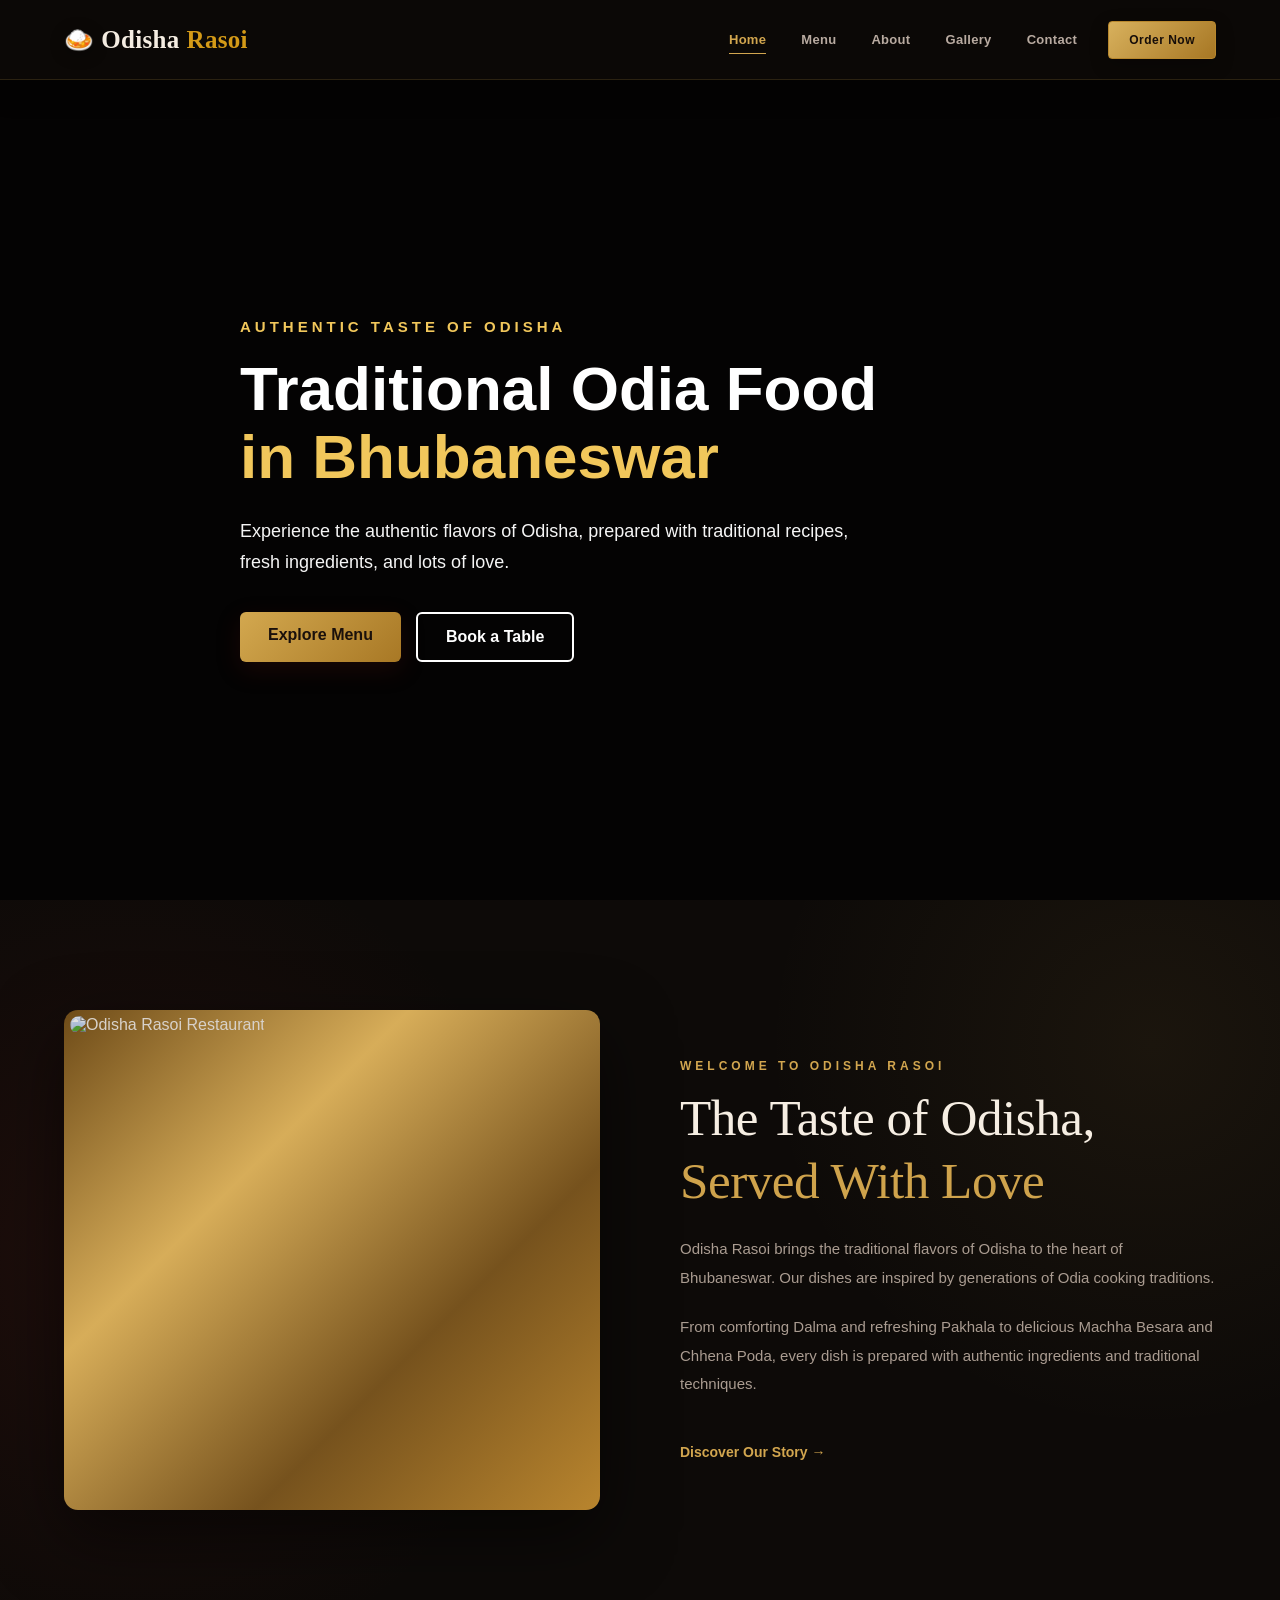
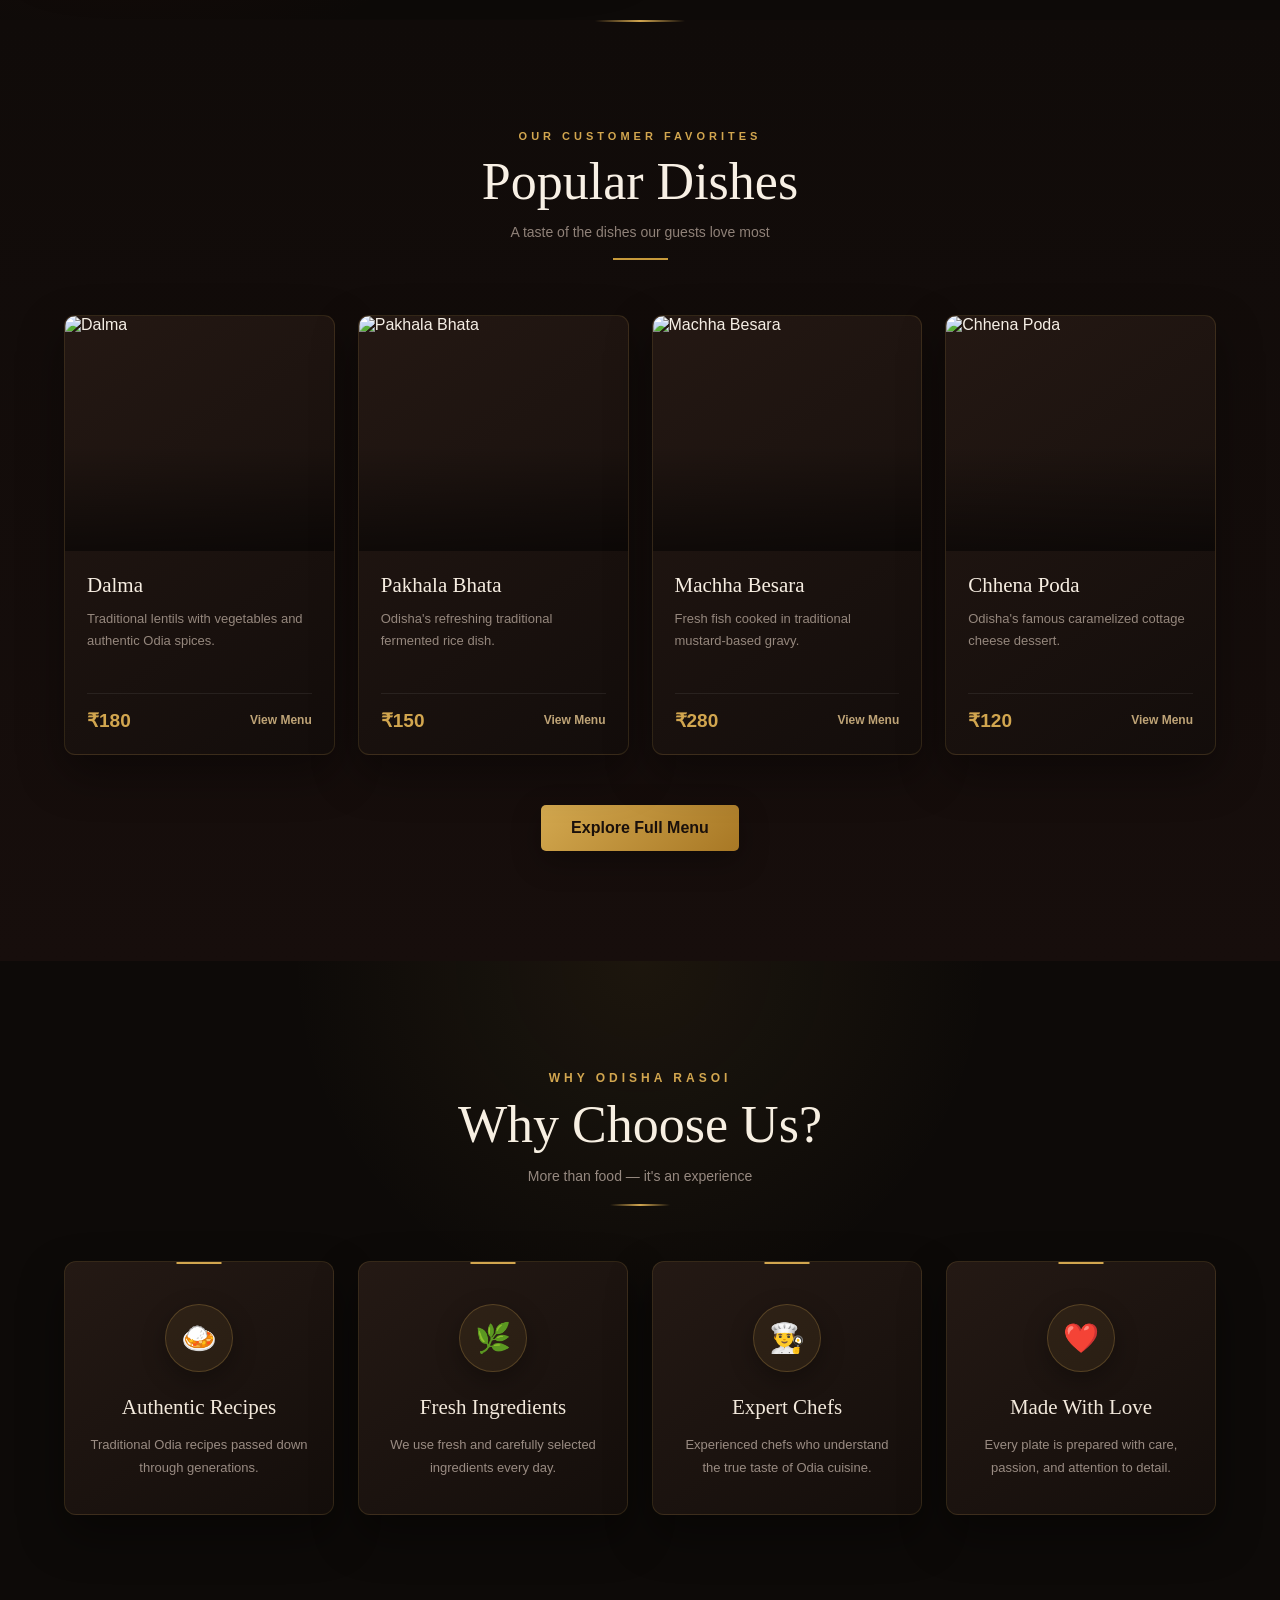
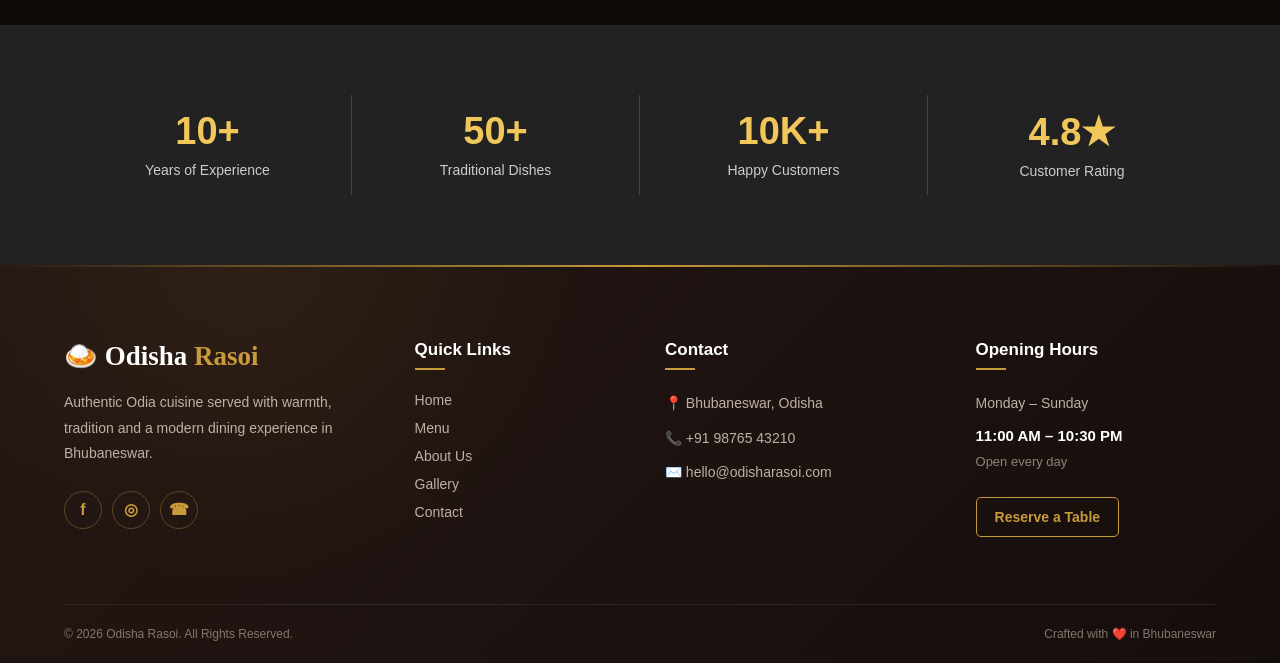
==== index.html @ 5f60d48e "Initial Odisha Rasoi website" ====
<!DOCTYPE html>
<html lang="en">

<head>

    <meta charset="UTF-8">
    <meta name="viewport" content="width=device-width, initial-scale=1.0">

    <title>Odisha Rasoi | Authentic Odia Food</title>

    <link rel="stylesheet" href="css/style.css">
<style>
body {
    background: #080706 !important;
    color: #f5eee5 !important;
}
</style>
</head>

<body>


    <!-- =========================
         NAVBAR
    ========================== -->
<!-- =========================
     PREMIUM NAVBAR
========================= -->

<header class="navbar">

    <div class="container nav-container">

        <!-- LOGO -->
        <a href="index.html" class="logo">
            <span class="logo-icon">🍛</span>
            Odisha <span class="logo-gold">Rasoi</span>
        </a>


        <!-- MOBILE MENU BUTTON -->
        <button
            class="menu-toggle"
            id="menu-toggle"
            aria-label="Open navigation menu">
            ☰
        </button>


        <!-- NAVIGATION -->
        <nav class="nav-menu" id="nav-menu">

            <a href="index.html" class="active">
                Home
            </a>

            <a href="menu.html">
                Menu
            </a>

            <a href="about.html">
                About
            </a>

            <a href="gallery.html">
                Gallery
            </a>

            <a href="contact.html">
                Contact
            </a>

            <a href="menu.html" class="order-btn">
                Order Now
            </a>

        </nav>

    </div>

</header>


    <!-- =========================
         HERO
    ========================== -->

    <main>

        <section class="hero">

            <div class="hero-overlay"></div>

            <div class="container hero-content">

                <p class="hero-small-title">
                    AUTHENTIC TASTE OF ODISHA
                </p>

                <h1>
                    Traditional Odia Food
                    <br>
                    <span>in Bhubaneswar</span>
                </h1>

                <p class="hero-description">
                    Experience the authentic flavors of Odisha,
                    prepared with traditional recipes, fresh
                    ingredients, and lots of love.
                </p>

                <div class="hero-buttons">

                    <a href="menu.html" class="primary-btn">
                        Explore Menu
                    </a>

                    <a href="contact.html" class="secondary-btn">
                        Book a Table
                    </a>

                </div>

            </div>

        </section>


        <!-- =========================
             WELCOME SECTION
        ========================== -->

        <section class="welcome-section">

            <div class="container welcome-grid">


                <div class="welcome-image">

                    <img
                        src="images/restaurant.jpg"
                        alt="Odisha Rasoi Restaurant">

                </div>


                <div class="welcome-content">

                    <p class="section-label">
                        WELCOME TO ODISHA RASOI
                    </p>

                    <h2>
                        The Taste of Odisha,
                        <span>Served With Love</span>
                    </h2>

                    <p>
                        Odisha Rasoi brings the traditional flavors
                        of Odisha to the heart of Bhubaneswar.
                        Our dishes are inspired by generations of
                        Odia cooking traditions.
                    </p>

                    <p>
                        From comforting Dalma and refreshing Pakhala
                        to delicious Machha Besara and Chhena Poda,
                        every dish is prepared with authentic
                        ingredients and traditional techniques.
                    </p>

                    <a href="about.html" class="text-btn">
                        Discover Our Story →
                    </a>

                </div>

            </div>

        </section>


        <!-- =========================
             POPULAR DISHES
        ========================== -->

        <section class="popular-section">

            <div class="container">

                <div class="section-heading">

                    <p>OUR CUSTOMER FAVORITES</p>

                    <h2>
                        Popular Dishes
                    </h2>

                    <span>
                        A taste of the dishes our guests love most
                    </span>

                </div>


                <div class="popular-grid">


                    <!-- DISH 1 -->

                    <div class="popular-card">

                        <div class="popular-image">

                            <img
                                src="images/dalma.jpg"
                                alt="Dalma">

                        </div>

                        <div class="popular-info">

                            <h3>Dalma</h3>

                            <p>
                                Traditional lentils with vegetables
                                and authentic Odia spices.
                            </p>

                            <div class="popular-bottom">

                                <strong>
                                    ₹180
                                </strong>

                                <a href="menu.html">
                                    View Menu
                                </a>

                            </div>

                        </div>

                    </div>


                    <!-- DISH 2 -->

                    <div class="popular-card">

                        <div class="popular-image">

                            <img
                                src="images/pakhala.jpg"
                                alt="Pakhala Bhata">

                        </div>

                        <div class="popular-info">

                            <h3>Pakhala Bhata</h3>

                            <p>
                                Odisha's refreshing traditional
                                fermented rice dish.
                            </p>

                            <div class="popular-bottom">

                                <strong>
                                    ₹150
                                </strong>

                                <a href="menu.html">
                                    View Menu
                                </a>

                            </div>

                        </div>

                    </div>


                    <!-- DISH 3 -->

                    <div class="popular-card">

                        <div class="popular-image">

                            <img
                                src="images/machha-besara.jpg"
                                alt="Machha Besara">

                        </div>

                        <div class="popular-info">

                            <h3>Machha Besara</h3>

                            <p>
                                Fresh fish cooked in traditional
                                mustard-based gravy.
                            </p>

                            <div class="popular-bottom">

                                <strong>
                                    ₹280
                                </strong>

                                <a href="menu.html">
                                    View Menu
                                </a>

                            </div>

                        </div>

                    </div>


                    <!-- DISH 4 -->

                    <div class="popular-card">

                        <div class="popular-image">

                            <img
                                src="images/chhena-poda.jpg"
                                alt="Chhena Poda">

                        </div>

                        <div class="popular-info">

                            <h3>Chhena Poda</h3>

                            <p>
                                Odisha's famous caramelized
                                cottage cheese dessert.
                            </p>

                            <div class="popular-bottom">

                                <strong>
                                    ₹120
                                </strong>

                                <a href="menu.html">
                                    View Menu
                                </a>

                            </div>

                        </div>

                    </div>


                </div>


                <div class="center-button">

                    <a href="menu.html" class="primary-btn">
                        Explore Full Menu
                    </a>

                </div>

            </div>

        </section>


        <!-- =========================
             WHY CHOOSE US
        ========================== -->

        <section class="why-section">

            <div class="container">

                <div class="section-heading">

                    <p>WHY ODISHA RASOI</p>

                    <h2>
                        Why Choose Us?
                    </h2>

                    <span>
                        More than food — it's an experience
                    </span>

                </div>


                <div class="why-grid">


                    <div class="why-card">

                        <div class="why-icon">
                            🍛
                        </div>

                        <h3>
                            Authentic Recipes
                        </h3>

                        <p>
                            Traditional Odia recipes passed down
                            through generations.
                        </p>

                    </div>


                    <div class="why-card">

                        <div class="why-icon">
                            🌿
                        </div>

                        <h3>
                            Fresh Ingredients
                        </h3>

                        <p>
                            We use fresh and carefully selected
                            ingredients every day.
                        </p>

                    </div>


                    <div class="why-card">

                        <div class="why-icon">
                            👨‍🍳
                        </div>

                        <h3>
                            Expert Chefs
                        </h3>

                        <p>
                            Experienced chefs who understand the
                            true taste of Odia cuisine.
                        </p>

                    </div>


                    <div class="why-card">

                        <div class="why-icon">
                            ❤️
                        </div>

                        <h3>
                            Made With Love
                        </h3>

                        <p>
                            Every plate is prepared with care,
                            passion, and attention to detail.
                        </p>

                    </div>


                </div>

            </div>

        </section>


        <!-- =========================
             RESTAURANT STATS
        ========================== -->

        <section class="stats-section">

            <div class="container stats-grid">


                <div class="stat">

                    <strong>
                        10+
                    </strong>

                    <span>
                        Years of Experience
                    </span>

                </div>


                <div class="stat">

                    <strong>
                        50+
                    </strong>

                    <span>
                        Traditional Dishes
                    </span>

                </div>


                <div class="stat">

                    <strong>
                        10K+
                    </strong>

                    <span>
                        Happy Customers
                    </span>

                </div>


                <div class="stat">

                    <strong>
                        4.8★
                    </strong>

                    <span>
                        Customer Rating
                    </span>

                </div>


            </div>

        </section>


        
        </section>


    </main>


<!-- =========================
     PREMIUM FOOTER
========================== -->

<footer class="site-footer">

    <div class="container">

        <div class="footer-grid">


            <!-- BRAND -->

            <div class="footer-brand">

                <a href="index.html" class="footer-logo">
                    🍛 Odisha <span>Rasoi</span>
                </a>

                <p>
                    Authentic Odia cuisine served with
                    warmth, tradition and a modern
                    dining experience in Bhubaneswar.
                </p>

                <div class="footer-social">

                    <a href="#" aria-label="Facebook">
                        f
                    </a>

                    <a href="#" aria-label="Instagram">
                        ◎
                    </a>

                    <a href="#" aria-label="WhatsApp">
                        ☎
                    </a>

                </div>

            </div>


            <!-- QUICK LINKS -->

            <div class="footer-column">

                <h3>
                    Quick Links
                </h3>

                <a href="index.html">
                    Home
                </a>

                <a href="menu.html">
                    Menu
                </a>

                <a href="about.html">
                    About Us
                </a>

                <a href="gallery.html">
                    Gallery
                </a>

                <a href="contact.html">
                    Contact
                </a>

            </div>


            <!-- CONTACT -->

            <div class="footer-column">

                <h3>
                    Contact
                </h3>

                <p>
                    📍 Bhubaneswar, Odisha
                </p>

                <p>
                    📞 +91 98765 43210
                </p>

                <p>
                    ✉️ hello@odisharasoi.com
                </p>

            </div>


            <!-- HOURS -->

            <div class="footer-column">

                <h3>
                    Opening Hours
                </h3>

                <p>
                    Monday – Sunday
                </p>

                <strong>
                    11:00 AM – 10:30 PM
                </strong>

                <p class="footer-note">
                    Open every day
                </p>

                <a
                    href="contact.html"
                    class="footer-book-btn">

                    Reserve a Table

                </a>

            </div>


        </div>


        <!-- FOOTER BOTTOM -->

        <div class="footer-bottom">

            <p>
                © 2026 Odisha Rasoi.
                All Rights Reserved.
            </p>

            <p>
                Crafted with ❤️ in Bhubaneswar
            </p>

        </div>

    </div>

</footer>


<script src="js/script.js"></script>
</body>

</html>
---- css/style.css ----
* {
    margin: 0;
    padding: 0;
    box-sizing: border-box;
}

body {
    font-family: Arial, sans-serif;
    background: #fffaf0;
    color: #222;
}
/* =========================
   GLOBAL
========================= */

* {
    margin: 0;
    padding: 0;
    box-sizing: border-box;
}

html {
    scroll-behavior: smooth;
}

body {
    font-family: Arial, sans-serif;
    color: #222;
    background: #fffaf0;
}

a {
    text-decoration: none;
}

.container {
    width: 90%;
    max-width: 1200px;
    margin: auto;
}


/* =========================
   NAVBAR
========================= */

.navbar {
    width: 100%;
    height: 80px;

    background: #ffffff;

    display: flex;
    align-items: center;

    position: relative;
    z-index: 1000;

    box-shadow: 0 2px 10px rgba(0, 0, 0, 0.08);
}

.nav-container {
    display: flex;
    align-items: center;
    justify-content: space-between;
}


/* =========================
   LOGO
========================= */

.logo {
    font-size: 25px;
    font-weight: 700;
    color: #8b1e1e;
}

.logo span {
    color: #d49a17;
}


/* =========================
   NAV MENU
========================= */

.nav-menu {
    display: flex;
    align-items: center;
    gap: 30px;
}

.nav-menu a {
    color: #333;
    font-size: 15px;
    font-weight: 600;

    transition: 0.3s;
}

.nav-menu a:hover {
    color: #b52b27;
}

.nav-menu .active {
    color: #b52b27;
}


/* =========================
   ORDER BUTTON
========================= */

.order-btn {
    background: #b52b27;
    color: white !important;

    padding: 12px 22px;

    border-radius: 6px;

    transition: 0.3s;
}

.order-btn:hover {
    background: #8e1f1c;
    transform: translateY(-2px);
}


/* =========================
   HERO
========================= */

.hero {
    min-height: calc(100vh - 80px);

    position: relative;

    display: flex;
    align-items: center;

    background-image: url("../images/odisha-food.jpg");

    background-size: cover;
    background-position: center;
}


/* Dark overlay */

.hero-overlay {
    position: absolute;

    top: 0;
    left: 0;

    width: 100%;
    height: 100%;

    background: rgba(0, 0, 0, 0.55);
}


/* =========================
   HERO CONTENT
========================= */

.hero-content {
    position: relative;
    z-index: 2;

    color: white;

    max-width: 800px;
}

.hero-small-title {
    font-size: 15px;

    letter-spacing: 4px;

    font-weight: 600;

    margin-bottom: 20px;

    color: #f1c75b;
}

.hero h1 {
    font-size: 62px;

    line-height: 1.1;

    margin-bottom: 25px;

    font-weight: 700;
}

.hero h1 span {
    color: #f1c75b;
}

.hero-description {
    max-width: 650px;

    font-size: 18px;

    line-height: 1.7;

    margin-bottom: 35px;

    color: #f5f5f5;
}


/* =========================
   HERO BUTTONS
========================= */

.hero-buttons {
    display: flex;
    gap: 15px;
}

.primary-btn,
.secondary-btn {
    display: inline-block;

    padding: 14px 28px;

    border-radius: 6px;

    font-size: 16px;

    font-weight: 600;

    transition: 0.3s;
}


/* Primary */

.primary-btn {
    background: #b52b27;
    color: white;
}

.primary-btn:hover {
    background: #8e1f1c;
    transform: translateY(-2px);
}


/* Secondary */

.secondary-btn {
    background: transparent;

    color: white;

    border: 2px solid white;
}

.secondary-btn:hover {
    background: white;
    color: #222;
}


/* =========================
   MOBILE
========================= */

@media (max-width: 768px) {

    .navbar {
        height: auto;
        padding: 20px 0;
    }

    .nav-container {
        flex-direction: column;
        gap: 20px;
    }

    .nav-menu {
        gap: 15px;
        flex-wrap: wrap;
        justify-content: center;
    }

    .nav-menu a {
        font-size: 14px;
    }

    .hero {
        min-height: calc(100vh - 140px);
    }

    .hero h1 {
        font-size: 42px;
    }

    .hero-description {
        font-size: 16px;
    }

    .hero-buttons {
        flex-direction: column;
        align-items: flex-start;
    }

}
/* =========================
   MENU HERO
========================= */

.menu-hero {
    min-height: 320px;

    display: flex;
    align-items: center;

    text-align: center;

    color: white;

    background:
        linear-gradient(
            rgba(0, 0, 0, 0.6),
            rgba(0, 0, 0, 0.6)
        ),
        url("../images/odisha-food.jpg");

    background-size: cover;
    background-position: center;
}

.menu-hero p {
    color: #f1c75b;

    letter-spacing: 4px;

    font-size: 14px;

    font-weight: 700;

    margin-bottom: 15px;
}

.menu-hero h1 {
    font-size: 50px;

    margin-bottom: 15px;
}

.menu-hero span {
    font-size: 18px;

    color: #eeeeee;
}


/* =========================
   MENU SECTION
========================= */

.menu-section {
    padding: 80px 0;

    background: #fffaf0;
}


/* =========================
   SECTION HEADING
========================= */

.section-heading {
    text-align: center;

    margin-bottom: 50px;
}

.section-heading p {
    color: #b52b27;

    font-size: 14px;

    font-weight: 700;

    letter-spacing: 3px;

    margin-bottom: 10px;
}

.section-heading h2 {
    font-size: 40px;

    margin-bottom: 12px;

    color: #222;
}

.section-heading span {
    color: #777;

    font-size: 16px;
}


/* =========================
   FOOD GRID
========================= */

.food-grid {
    display: grid;

    grid-template-columns:
        repeat(3, 1fr);

    gap: 30px;
}


/* =========================
   FOOD CARD
========================= */

.food-card {
    background: white;

    border-radius: 12px;

    overflow: hidden;

    box-shadow:
        0 5px 25px
        rgba(0, 0, 0, 0.08);

    transition: 0.3s;
}

.food-card:hover {
    transform: translateY(-7px);

    box-shadow:
        0 12px 30px
        rgba(0, 0, 0, 0.15);
}


/* =========================
   FOOD IMAGE
========================= */

.food-image {
    width: 100%;

    height: 230px;

    overflow: hidden;
}

.food-image img {
    width: 100%;

    height: 100%;

    object-fit: cover;

    transition: 0.4s;
}

.food-card:hover .food-image img {
    transform: scale(1.08);
}


/* =========================
   FOOD INFO
========================= */

.food-info {
    padding: 22px;
}

.food-title {
    display: flex;

    justify-content: space-between;

    align-items: center;

    margin-bottom: 12px;
}

.food-title h3 {
    font-size: 21px;

    color: #222;
}

.food-title strong {
    color: #b52b27;

    font-size: 20px;
}

.food-info p {
    color: #777;

    line-height: 1.6;

    font-size: 14px;

    margin-bottom: 20px;
}


/* =========================
   ADD CART BUTTON
========================= */

.add-cart {
    width: 100%;

    border: none;

    padding: 12px;

    border-radius: 6px;

    background: #b52b27;

    color: white;

    font-size: 15px;

    font-weight: 600;

    cursor: pointer;

    transition: 0.3s;
}

.add-cart:hover {
    background: #8e1f1c;
}


/* =========================
   CART
========================= */

.cart-section {
    padding: 30px 0 60px;

    background: #fffaf0;
}

.cart-box {
    background: #222;

    color: white;

    padding: 25px 30px;

    border-radius: 10px;

    display: flex;

    align-items: center;

    justify-content: space-between;
}

.cart-box h2 {
    margin-bottom: 7px;
}

.cart-box p {
    color: #cccccc;
}

.cart-box h3 {
    font-size: 22px;
}

.cart-box h3 span {
    color: #f1c75b;
}


/* =========================
   MENU MOBILE
========================= */

@media (max-width: 900px) {

    .food-grid {
        grid-template-columns:
            repeat(2, 1fr);
    }

}


@media (max-width: 600px) {

    .food-grid {
        grid-template-columns: 1fr;
    }

    .menu-hero h1 {
        font-size: 38px;
    }

    .section-heading h2 {
        font-size: 32px;
    }

    .cart-box {
        flex-direction: column;

        align-items: flex-start;

        gap: 20px;
    }

}
/* =========================
   MENU FILTER
========================= */

.menu-filter {
    display: flex;

    justify-content: center;

    align-items: center;

    flex-wrap: wrap;

    gap: 12px;

    margin-bottom: 45px;
}

.filter-btn {
    border: 1px solid #ddd;

    background: white;

    color: #444;

    padding: 11px 24px;

    border-radius: 30px;

    font-size: 14px;

    font-weight: 600;

    cursor: pointer;

    transition: 0.3s;
}

.filter-btn:hover {
    background: #b52b27;

    color: white;

    border-color: #b52b27;
}

.filter-btn.active {
    background: #b52b27;

    color: white;

    border-color: #b52b27;
}


/* =========================
   FOOD ACTION
========================= */

.food-action {
    display: flex;

    align-items: center;

    gap: 10px;
}


/* =========================
   QUANTITY
========================= */

.qty {
    display: flex;

    align-items: center;

    border: 1px solid #ddd;

    border-radius: 6px;

    overflow: hidden;

    height: 42px;
}

.qty button {
    width: 36px;

    height: 100%;

    border: none;

    background: #f5f5f5;

    color: #333;

    font-size: 20px;

    cursor: pointer;

    transition: 0.2s;
}

.qty button:hover {
    background: #e8e8e8;
}

.qty span {
    width: 30px;

    text-align: center;

    font-size: 15px;

    font-weight: 600;
}


/* =========================
   CART BUTTON
========================= */

.food-action .add-cart {
    flex: 1;

    height: 42px;

    padding: 0 10px;
}


/* =========================
   HIDDEN FOOD CARD
========================= */

.food-card.hidden {
    display: none;
}


/* =========================
   MOBILE FILTER
========================= */

@media (max-width: 600px) {

    .menu-filter {
        gap: 8px;
    }

    .filter-btn {
        padding: 9px 16px;

        font-size: 13px;
    }

    .food-action {
        flex-direction: column;

        align-items: stretch;
    }

    .qty {
        width: 100%;

        justify-content: center;
    }

    .food-action .add-cart {
        width: 100%;
    }

}
/* =========================
   WELCOME SECTION
========================= */

.welcome-section {
    padding: 100px 0;

    background: #fffaf0;
}

.welcome-grid {
    display: grid;

    grid-template-columns: 1fr 1fr;

    gap: 70px;

    align-items: center;
}

.welcome-image {
    height: 500px;

    overflow: hidden;

    border-radius: 12px;
}

.welcome-image img {
    width: 100%;

    height: 100%;

    object-fit: cover;
}

.welcome-content {
    max-width: 550px;
}

.section-label {
    color: #b52b27;

    font-size: 14px;

    font-weight: 700;

    letter-spacing: 3px;

    margin-bottom: 15px;
}

.welcome-content h2 {
    font-size: 44px;

    line-height: 1.2;

    margin-bottom: 25px;
}

.welcome-content h2 span {
    color: #b52b27;
}

.welcome-content p:not(.section-label) {
    color: #666;

    font-size: 16px;

    line-height: 1.8;

    margin-bottom: 18px;
}

.text-btn {
    display: inline-block;

    margin-top: 10px;

    color: #b52b27;

    font-weight: 700;

    transition: 0.3s;
}

.text-btn:hover {
    color: #8e1f1c;

    transform: translateX(5px);
}


/* =========================
   POPULAR SECTION
========================= */

.popular-section {
    padding: 100px 0;

    background: white;
}

.popular-grid {
    display: grid;

    grid-template-columns:
        repeat(4, 1fr);

    gap: 25px;
}

.popular-card {
    background: #fffaf0;

    border-radius: 12px;

    overflow: hidden;

    box-shadow:
        0 5px 20px
        rgba(0, 0, 0, 0.08);

    transition: 0.3s;
}

.popular-card:hover {
    transform: translateY(-7px);
}

.popular-image {
    height: 220px;

    overflow: hidden;
}

.popular-image img {
    width: 100%;

    height: 100%;

    object-fit: cover;

    transition: 0.4s;
}

.popular-card:hover .popular-image img {
    transform: scale(1.08);
}

.popular-info {
    padding: 20px;
}

.popular-info h3 {
    font-size: 21px;

    margin-bottom: 10px;
}

.popular-info p {
    color: #777;

    font-size: 14px;

    line-height: 1.6;

    min-height: 67px;

    margin-bottom: 15px;
}

.popular-bottom {
    display: flex;

    align-items: center;

    justify-content: space-between;
}

.popular-bottom strong {
    color: #b52b27;

    font-size: 19px;
}

.popular-bottom a {
    color: #333;

    font-size: 14px;

    font-weight: 700;
}

.popular-bottom a:hover {
    color: #b52b27;
}

.center-button {
    text-align: center;

    margin-top: 45px;
}


/* =========================
   WHY CHOOSE US
========================= */

.why-section {
    padding: 100px 0;

    background: #fffaf0;
}

.why-grid {
    display: grid;

    grid-template-columns:
        repeat(4, 1fr);

    gap: 25px;
}

.why-card {
    text-align: center;

    padding: 35px 20px;

    background: white;

    border-radius: 12px;

    box-shadow:
        0 5px 20px
        rgba(0, 0, 0, 0.06);
}

.why-icon {
    font-size: 42px;

    margin-bottom: 20px;
}

.why-card h3 {
    font-size: 19px;

    margin-bottom: 12px;
}

.why-card p {
    color: #777;

    font-size: 14px;

    line-height: 1.6;
}


/* =========================
   STATS
========================= */

.stats-section {
    padding: 70px 0;

    background: #222;

    color: white;
}

.stats-grid {
    display: grid;

    grid-template-columns:
        repeat(4, 1fr);

    text-align: center;
}

.stat {
    padding: 15px;

    border-right: 1px solid #444;
}

.stat:last-child {
    border-right: none;
}

.stat strong {
    display: block;

    color: #f1c75b;

    font-size: 38px;

    margin-bottom: 8px;
}

.stat span {
    color: #cccccc;

    font-size: 14px;
}


/* =========================
   CTA SECTION
========================= */

.cta-section {
    min-height: 500px;

    position: relative;

    display: flex;

    align-items: center;

    justify-content: center;

    text-align: center;

    color: white;

    background-image:
        url("../images/restaurant.jpg");

    background-size: cover;

    background-position: center;
}

.cta-overlay {
    position: absolute;

    inset: 0;

    background: rgba(0, 0, 0, 0.65);
}

.cta-content {
    position: relative;

    z-index: 2;

    max-width: 750px;
}

.cta-content > p:first-child {
    color: #f1c75b;

    font-size: 14px;

    font-weight: 700;

    letter-spacing: 3px;

    margin-bottom: 18px;
}

.cta-content h2 {
    font-size: 48px;

    line-height: 1.2;

    margin-bottom: 20px;
}

.cta-content h2 span {
    color: #f1c75b;
}

.cta-content > p:not(:first-child) {
    color: #eeeeee;

    font-size: 17px;

    margin-bottom: 30px;
}


/* =========================
   HOME MOBILE
========================= */

@media (max-width: 1000px) {

    .popular-grid {
        grid-template-columns:
            repeat(2, 1fr);
    }

    .why-grid {
        grid-template-columns:
            repeat(2, 1fr);
    }

    .stats-grid {
        grid-template-columns:
            repeat(2, 1fr);

        row-gap: 30px;
    }

    .stat:nth-child(2) {
        border-right: none;
    }

}


@media (max-width: 768px) {

    .welcome-grid {
        grid-template-columns: 1fr;

        gap: 40px;
    }

    .welcome-image {
        height: 400px;
    }

    .welcome-content h2 {
        font-size: 36px;
    }

    .popular-grid {
        grid-template-columns: 1fr;
    }

    .why-grid {
        grid-template-columns: 1fr;
    }

    .cta-content h2 {
        font-size: 36px;
    }

}


@media (max-width: 500px) {

    .stats-grid {
        grid-template-columns: 1fr;
    }

    .stat {
        border-right: none;

        border-bottom: 1px solid #444;

        padding-bottom: 25px;
    }

    .stat:last-child {
        border-bottom: none;
    }

}
/* =========================
   ABOUT HERO
========================= */

.about-hero {
    min-height: 320px;

    display: flex;

    align-items: center;

    text-align: center;

    color: white;

    background:
        linear-gradient(
            rgba(0, 0, 0, 0.62),
            rgba(0, 0, 0, 0.62)
        ),
        url("../images/restaurant.jpg");

    background-size: cover;

    background-position: center;
}

.about-hero p {
    color: #f1c75b;

    letter-spacing: 4px;

    font-size: 14px;

    font-weight: 700;

    margin-bottom: 15px;
}

.about-hero h1 {
    font-size: 50px;

    margin-bottom: 15px;
}

.about-hero span {
    font-size: 18px;

    color: #eeeeee;
}


/* =========================
   STORY
========================= */

.story-section {
    padding: 100px 0;

    background: #fffaf0;
}

.story-grid {
    display: grid;

    grid-template-columns: 1fr 1fr;

    gap: 70px;

    align-items: center;
}

.story-image {
    height: 520px;

    overflow: hidden;

    border-radius: 12px;
}

.story-image img {
    width: 100%;

    height: 100%;

    object-fit: cover;
}

.story-content {
    max-width: 570px;
}

.story-content h2 {
    font-size: 43px;

    line-height: 1.2;

    margin-bottom: 25px;
}

.story-content h2 span {
    color: #b52b27;
}

.story-content p:not(.section-label) {
    color: #666;

    font-size: 16px;

    line-height: 1.8;

    margin-bottom: 16px;
}


/* =========================
   CULTURE
========================= */

.culture-section {
    padding: 100px 0;

    background: white;
}

.culture-grid {
    display: grid;

    grid-template-columns:
        repeat(4, 1fr);

    gap: 25px;
}

.culture-card {
    text-align: center;

    padding: 35px 20px;

    background: #fffaf0;

    border-radius: 12px;

    transition: 0.3s;
}

.culture-card:hover {
    transform: translateY(-7px);

    box-shadow:
        0 10px 25px
        rgba(0, 0, 0, 0.08);
}

.culture-icon {
    font-size: 40px;

    margin-bottom: 18px;
}

.culture-card h3 {
    font-size: 20px;

    margin-bottom: 12px;
}

.culture-card p {
    color: #777;

    font-size: 14px;

    line-height: 1.7;
}


/* =========================
   CHEF
========================= */

.chef-section {
    padding: 100px 0;

    background: #fffaf0;
}

.chef-grid {
    display: grid;

    grid-template-columns: 1fr 1fr;

    gap: 70px;

    align-items: center;
}

.chef-content {
    max-width: 550px;
}

.chef-content h2 {
    font-size: 43px;

    line-height: 1.2;

    margin-bottom: 25px;
}

.chef-content h2 span {
    color: #b52b27;
}

.chef-content p:not(.section-label) {
    color: #666;

    line-height: 1.8;

    margin-bottom: 18px;
}

.chef-signature {
    margin-top: 25px;

    color: #b52b27;

    font-weight: 700;

    font-style: italic;
}

.chef-image {
    height: 500px;

    overflow: hidden;

    border-radius: 12px;
}

.chef-image img {
    width: 100%;

    height: 100%;

    object-fit: cover;
}


/* =========================
   VALUES
========================= */

.values-section {
    padding: 100px 0;

    background: white;
}

.values-grid {
    display: grid;

    grid-template-columns:
        repeat(4, 1fr);

    gap: 25px;
}

.value-card {
    padding: 30px;

    border: 1px solid #eeeeee;

    border-radius: 10px;

    background: #fffaf0;
}

.value-card span {
    display: inline-block;

    color: #b52b27;

    font-size: 14px;

    font-weight: 700;

    margin-bottom: 20px;
}

.value-card h3 {
    font-size: 21px;

    margin-bottom: 12px;
}

.value-card p {
    color: #777;

    line-height: 1.6;

    font-size: 14px;
}


/* =========================
   ABOUT CTA
========================= */

.about-cta {
    padding: 90px 20px;

    text-align: center;

    color: white;

    background:
        linear-gradient(
            rgba(0, 0, 0, 0.68),
            rgba(0, 0, 0, 0.68)
        ),
        url("../images/odisha-food.jpg");

    background-size: cover;

    background-position: center;
}

.about-cta p {
    color: #f1c75b;

    letter-spacing: 3px;

    font-size: 14px;

    font-weight: 700;

    margin-bottom: 15px;
}

.about-cta h2 {
    font-size: 45px;

    margin-bottom: 30px;
}

.about-cta h2 span {
    color: #f1c75b;
}


/* =========================
   ABOUT MOBILE
========================= */

@media (max-width: 1000px) {

    .culture-grid,
    .values-grid {
        grid-template-columns:
            repeat(2, 1fr);
    }

}


@media (max-width: 768px) {

    .story-grid,
    .chef-grid {
        grid-template-columns: 1fr;

        gap: 40px;
    }

    .story-image,
    .chef-image {
        height: 400px;
    }

    .story-content h2,
    .chef-content h2 {
        font-size: 36px;
    }

    .culture-grid,
    .values-grid {
        grid-template-columns: 1fr;
    }

    .about-hero h1 {
        font-size: 38px;
    }

    .about-cta h2 {
        font-size: 36px;
    }

}
/* =========================
   GALLERY HERO
========================= */

.gallery-hero {
    min-height: 320px;

    display: flex;

    align-items: center;

    text-align: center;

    color: white;

    background:
        linear-gradient(
            rgba(0, 0, 0, 0.62),
            rgba(0, 0, 0, 0.62)
        ),
        url("../images/restaurant.jpg");

    background-size: cover;

    background-position: center;
}

.gallery-hero p {
    color: #f1c75b;

    letter-spacing: 4px;

    font-size: 14px;

    font-weight: 700;

    margin-bottom: 15px;
}

.gallery-hero h1 {
    font-size: 50px;

    margin-bottom: 15px;
}

.gallery-hero span {
    font-size: 18px;

    color: #eeeeee;
}


/* =========================
   GALLERY SECTION
========================= */

.gallery-section {
    padding: 100px 0;

    background: #fffaf0;
}


/* =========================
   GALLERY FILTER
========================= */

.gallery-filter {
    display: flex;

    justify-content: center;

    flex-wrap: wrap;

    gap: 12px;

    margin-bottom: 45px;
}

.gallery-filter-btn {
    padding: 11px 24px;

    border: 1px solid #ddd;

    border-radius: 30px;

    background: white;

    color: #444;

    font-size: 14px;

    font-weight: 600;

    cursor: pointer;

    transition: 0.3s;
}

.gallery-filter-btn:hover {
    background: #b52b27;

    color: white;

    border-color: #b52b27;
}

.gallery-filter-btn.active {
    background: #b52b27;

    color: white;

    border-color: #b52b27;
}


/* =========================
   GALLERY GRID
========================= */

.gallery-grid {
    display: grid;

    grid-template-columns:
        repeat(4, 1fr);

    gap: 20px;
}

.gallery-item {
    height: 280px;

    position: relative;

    overflow: hidden;

    border-radius: 10px;

    cursor: pointer;

    background: #ddd;
}

.gallery-item img {
    width: 100%;

    height: 100%;

    object-fit: cover;

    transition: 0.5s;
}

.gallery-item:hover img {
    transform: scale(1.1);
}


/* =========================
   GALLERY OVERLAY
========================= */

.gallery-overlay {
    position: absolute;

    inset: 0;

    display: flex;

    align-items: flex-end;

    justify-content: space-between;

    padding: 20px;

    color: white;

    background:
        linear-gradient(
            transparent 45%,
            rgba(0, 0, 0, 0.75)
        );

    opacity: 0;

    transition: 0.3s;
}

.gallery-item:hover .gallery-overlay {
    opacity: 1;
}

.gallery-overlay span {
    font-size: 17px;

    font-weight: 600;
}

.gallery-overlay b {
    width: 38px;

    height: 38px;

    display: flex;

    align-items: center;

    justify-content: center;

    border-radius: 50%;

    background: white;

    color: #222;

    font-size: 24px;
}


/* =========================
   HIDDEN GALLERY
========================= */

.gallery-item.gallery-hidden {
    display: none;
}


/* =========================
   LIGHTBOX
========================= */

.lightbox {
    position: fixed;

    inset: 0;

    z-index: 9999;

    display: none;

    align-items: center;

    justify-content: center;

    padding: 40px;

    background: rgba(0, 0, 0, 0.92);
}

.lightbox.show {
    display: flex;
}

.lightbox img {
    max-width: 90%;

    max-height: 85vh;

    object-fit: contain;

    border-radius: 8px;
}

.lightbox-close {
    position: absolute;

    top: 25px;

    right: 35px;

    width: 45px;

    height: 45px;

    border: none;

    border-radius: 50%;

    background: white;

    color: #222;

    font-size: 30px;

    line-height: 1;

    cursor: pointer;
}


/* =========================
   GALLERY CTA
========================= */

.gallery-cta {
    padding: 90px 20px;

    text-align: center;

    color: white;

    background:
        linear-gradient(
            rgba(0, 0, 0, 0.68),
            rgba(0, 0, 0, 0.68)
        ),
        url("../images/odisha-food.jpg");

    background-size: cover;

    background-position: center;
}

.gallery-cta p {
    color: #f1c75b;

    letter-spacing: 3px;

    font-size: 14px;

    font-weight: 700;

    margin-bottom: 15px;
}

.gallery-cta h2 {
    font-size: 45px;

    margin-bottom: 30px;
}

.gallery-cta h2 span {
    color: #f1c75b;
}


/* =========================
   GALLERY MOBILE
========================= */

@media (max-width: 1000px) {

    .gallery-grid {
        grid-template-columns:
            repeat(2, 1fr);
    }

}


@media (max-width: 600px) {

    .gallery-grid {
        grid-template-columns: 1fr;
    }

    .gallery-item {
        height: 300px;
    }

    .gallery-hero h1 {
        font-size: 38px;
    }

    .gallery-cta h2 {
        font-size: 36px;
    }

}
/* =========================
   CONTACT HERO
========================= */

.contact-hero {
    min-height: 320px;

    display: flex;

    align-items: center;

    text-align: center;

    color: white;

    background:
        linear-gradient(
            rgba(0, 0, 0, 0.62),
            rgba(0, 0, 0, 0.62)
        ),
        url("../images/restaurant.jpg");

    background-size: cover;

    background-position: center;
}

.contact-hero p {
    color: #f1c75b;

    letter-spacing: 4px;

    font-size: 14px;

    font-weight: 700;

    margin-bottom: 15px;
}

.contact-hero h1 {
    font-size: 50px;

    margin-bottom: 15px;
}

.contact-hero span {
    font-size: 18px;

    color: #eeeeee;
}


/* =========================
   CONTACT INFORMATION
========================= */

.contact-info-section {
    padding: 70px 0;

    background: white;
}

.contact-info-grid {
    display: grid;

    grid-template-columns:
        repeat(4, 1fr);

    gap: 20px;
}

.contact-card {
    text-align: center;

    padding: 30px 20px;

    background: #fffaf0;

    border-radius: 10px;

    border: 1px solid #eeeeee;
}

.contact-icon {
    font-size: 35px;

    margin-bottom: 15px;
}

.contact-card h3 {
    font-size: 19px;

    margin-bottom: 10px;
}

.contact-card p {
    color: #333;

    font-size: 14px;

    font-weight: 600;

    margin-bottom: 7px;
}

.contact-card span {
    color: #888;

    font-size: 13px;
}


/* =========================
   CONTACT MAIN
========================= */

.contact-main-section {
    padding: 100px 0;

    background: #fffaf0;
}

.contact-main-grid {
    display: grid;

    grid-template-columns: 1fr 1fr;

    gap: 35px;

    align-items: start;
}


/* =========================
   FORM BOXES
========================= */

.contact-form-box,
.reservation-box {
    background: white;

    padding: 40px;

    border-radius: 12px;

    box-shadow:
        0 5px 25px
        rgba(0, 0, 0, 0.07);
}


/* =========================
   FORM HEADING
========================= */

.form-heading {
    margin-bottom: 30px;
}

.form-heading p {
    color: #b52b27;

    letter-spacing: 3px;

    font-size: 13px;

    font-weight: 700;

    margin-bottom: 10px;
}

.form-heading h2 {
    font-size: 30px;

    line-height: 1.25;

    margin-bottom: 12px;
}

.form-heading span {
    color: #777;

    font-size: 14px;

    line-height: 1.6;
}


/* =========================
   FORM ROW
========================= */

.form-row {
    display: grid;

    grid-template-columns: 1fr 1fr;

    gap: 15px;
}


/* =========================
   FORM GROUP
========================= */

.form-group {
    margin-bottom: 20px;
}

.form-group label {
    display: block;

    color: #333;

    font-size: 14px;

    font-weight: 600;

    margin-bottom: 8px;
}

.form-group input,
.form-group textarea,
.form-group select {
    width: 100%;

    padding: 13px 14px;

    border: 1px solid #ddd;

    border-radius: 6px;

    background: white;

    color: #333;

    font-family: inherit;

    font-size: 14px;

    outline: none;

    transition: 0.3s;
}

.form-group textarea {
    resize: vertical;
}

.form-group input:focus,
.form-group textarea:focus,
.form-group select:focus {
    border-color: #b52b27;

    box-shadow:
        0 0 0 3px
        rgba(181, 43, 39, 0.08);
}


/* =========================
   FORM BUTTON
========================= */

.form-submit {
    width: 100%;

    padding: 14px;

    border: none;

    border-radius: 6px;

    background: #b52b27;

    color: white;

    font-size: 15px;

    font-weight: 700;

    cursor: pointer;

    transition: 0.3s;
}

.form-submit:hover {
    background: #8e1f1c;

    transform: translateY(-2px);
}


/* =========================
   FORM SUCCESS
========================= */

.form-success {
    display: none;

    margin-top: 15px;

    padding: 12px;

    border-radius: 6px;

    background: #edf8ed;

    color: #287328;

    font-size: 14px;

    font-weight: 600;

    text-align: center;
}

.form-success.show {
    display: block;
}


/* =========================
   MAP
========================= */

.map-section {
    padding: 100px 0;

    background: white;
}

.map-placeholder {
    min-height: 400px;

    display: flex;

    align-items: center;

    justify-content: center;

    text-align: center;

    border-radius: 12px;

    overflow: hidden;

    background:
        linear-gradient(
            135deg,
            #e9e4d8,
            #d7d0c0
        );
}

.map-content {
    padding: 30px;
}

.map-pin {
    font-size: 50px;

    margin-bottom: 10px;
}

.map-content h3 {
    font-size: 25px;

    margin-bottom: 8px;
}

.map-content p {
    color: #666;

    margin-bottom: 25px;
}

.map-btn {
    display: inline-block;

    padding: 12px 22px;

    border-radius: 6px;

    background: #b52b27;

    color: white;

    font-size: 14px;

    font-weight: 600;

    transition: 0.3s;
}

.map-btn:hover {
    background: #8e1f1c;
}


/* =========================
   CONTACT CTA
========================= */

.contact-cta {
    padding: 90px 20px;

    text-align: center;

    color: white;

    background:
        linear-gradient(
            rgba(0, 0, 0, 0.68),
            rgba(0, 0, 0, 0.68)
        ),
        url("../images/odisha-food.jpg");

    background-size: cover;

    background-position: center;
}

.contact-cta p {
    color: #f1c75b;

    letter-spacing: 3px;

    font-size: 13px;

    font-weight: 700;

    margin-bottom: 15px;
}

.contact-cta h2 {
    font-size: 45px;

    margin-bottom: 30px;
}

.contact-cta h2 span {
    color: #f1c75b;
}


/* =========================
   CONTACT MOBILE
========================= */

@media (max-width: 1000px) {

    .contact-info-grid {
        grid-template-columns:
            repeat(2, 1fr);
    }

}


@media (max-width: 768px) {

    .contact-main-grid {
        grid-template-columns: 1fr;
    }

    .contact-form-box,
    .reservation-box {
        padding: 25px;
    }

    .form-row {
        grid-template-columns: 1fr;
    }

    .contact-hero h1 {
        font-size: 38px;
    }

    .contact-cta h2 {
        font-size: 36px;
    }

}


@media (max-width: 500px) {

    .contact-info-grid {
        grid-template-columns: 1fr;
    }

}
/* =========================================
   PREMIUM RESTAURANT BACKGROUND
========================================= */

body {
    background:
        radial-gradient(
            circle at 15% 20%,
            rgba(181, 43, 39, 0.035),
            transparent 30%
        ),
        radial-gradient(
            circle at 85% 80%,
            rgba(191, 148, 55, 0.05),
            transparent 30%
        ),
        #faf7f0;

    color: #29231f;
}


/* =========================================
   PREMIUM SECTION BACKGROUNDS
========================================= */

.story-section,
.gallery-section,
.contact-main-section {
    background:
        linear-gradient(
            rgba(255, 250, 240, 0.94),
            rgba(255, 250, 240, 0.94)
        ),
        url("../images/odisha-food.jpg");

    background-size: 500px;
    background-repeat: repeat;
}


.culture-section,
.values-section,
.contact-info-section,
.map-section {
    background:
        radial-gradient(
            circle at 50% 0%,
            rgba(181, 43, 39, 0.035),
            transparent 40%
        ),
        #ffffff;
}


/* =========================================
   PREMIUM CARD EFFECT
========================================= */

.culture-card,
.value-card,
.contact-card,
.contact-form-box,
.reservation-box {
    background: rgba(255, 255, 255, 0.88);

    border: 1px solid rgba(181, 43, 39, 0.08);

    box-shadow:
        0 10px 35px rgba(55, 35, 20, 0.06);

    backdrop-filter: blur(8px);
}


/* =========================================
   PREMIUM HERO OVERLAY
========================================= */

.about-hero,
.gallery-hero,
.contact-hero {
    position: relative;

    overflow: hidden;
}

.about-hero::before,
.gallery-hero::before,
.contact-hero::before {
    content: "";

    position: absolute;

    inset: 0;

    background:
        radial-gradient(
            circle at center,
            transparent 20%,
            rgba(0, 0, 0, 0.35) 100%
        );

    pointer-events: none;
}


/* =========================================
   PREMIUM SECTION HEADING
========================================= */

.section-heading {
    position: relative;
}

.section-heading::after {
    content: "";

    display: block;

    width: 55px;

    height: 2px;

    margin: 18px auto 0;

    background: #c79a3b;
}


/* =========================================
   PREMIUM GOLD DETAIL
========================================= */

.section-label,
.section-heading p {
    color: #a87822;
}


/* =========================================
   PREMIUM CTA
========================================= */

.about-cta,
.gallery-cta,
.contact-cta {
    position: relative;

    overflow: hidden;
}

.about-cta::before,
.gallery-cta::before,
.contact-cta::before {
    content: "";

    position: absolute;

    inset: 0;

    background:
        radial-gradient(
            circle at 50% 50%,
            rgba(199, 154, 59, 0.12),
            transparent 55%
        );

    pointer-events: none;
}
/* =========================================
   PREMIUM FOOTER
========================================= */

.site-footer {
    position: relative;

    padding: 75px 0 0;

    color: #e9e1d5;

    background:
        radial-gradient(
            circle at 20% 0%,
            rgba(199, 154, 59, 0.08),
            transparent 30%
        ),
        linear-gradient(
            135deg,
            #241713,
            #160e0c
        );

    overflow: hidden;
}


/* =========================================
   FOOTER DECORATION
========================================= */

.site-footer::before {
    content: "";

    position: absolute;

    top: 0;

    left: 0;

    width: 100%;

    height: 2px;

    background:
        linear-gradient(
            90deg,
            transparent,
            #c79a3b,
            transparent
        );
}


/* =========================================
   FOOTER GRID
========================================= */

.footer-grid {
    display: grid;

    grid-template-columns:
        1.5fr
        1fr
        1.3fr
        1.2fr;

    gap: 50px;

    padding-bottom: 55px;
}


/* =========================================
   FOOTER BRAND
========================================= */

.footer-brand {
    max-width: 330px;
}

.footer-logo {
    display: inline-block;

    margin-bottom: 18px;

    color: #ffffff;

    font-family: Georgia, serif;

    font-size: 27px;

    font-weight: 700;
}

.footer-logo span {
    color: #c79a3b;
}

.footer-brand > p {
    color: #bdb1a6;

    font-size: 14px;

    line-height: 1.8;

    margin-bottom: 25px;
}


/* =========================================
   SOCIAL BUTTONS
========================================= */

.footer-social {
    display: flex;

    gap: 10px;
}

.footer-social a {
    width: 38px;

    height: 38px;

    display: flex;

    align-items: center;

    justify-content: center;

    border: 1px solid rgba(199, 154, 59, 0.35);

    border-radius: 50%;

    color: #c79a3b;

    font-size: 16px;

    font-weight: 700;

    transition: 0.3s;
}

.footer-social a:hover {
    background: #c79a3b;

    color: #241713;

    transform: translateY(-3px);
}


/* =========================================
   FOOTER COLUMNS
========================================= */

.footer-column {
    display: flex;

    flex-direction: column;

    align-items: flex-start;
}

.footer-column h3 {
    position: relative;

    color: white;

    font-size: 17px;

    margin-bottom: 22px;

    padding-bottom: 10px;
}

.footer-column h3::after {
    content: "";

    position: absolute;

    bottom: 0;

    left: 0;

    width: 30px;

    height: 2px;

    background: #c79a3b;
}

.footer-column a {
    margin-bottom: 12px;

    color: #bdb1a6;

    font-size: 14px;

    transition: 0.3s;
}

.footer-column a:hover {
    color: #c79a3b;

    transform: translateX(4px);
}

.footer-column p {
    margin-bottom: 12px;

    color: #bdb1a6;

    font-size: 14px;

    line-height: 1.6;
}

.footer-column strong {
    margin-bottom: 8px;

    color: #ffffff;

    font-size: 15px;
}

.footer-note {
    font-size: 13px !important;

    color: #8f8278 !important;
}


/* =========================================
   FOOTER BOOK BUTTON
========================================= */

.footer-book-btn {
    margin-top: 12px;

    padding: 11px 18px;

    border: 1px solid #c79a3b;

    border-radius: 5px;

    color: #c79a3b !important;

    font-weight: 600;

    transition: 0.3s !important;
}

.footer-book-btn:hover {
    background: #c79a3b;

    color: #241713 !important;

    transform: none !important;
}


/* =========================================
   FOOTER BOTTOM
========================================= */

.footer-bottom {
    display: flex;

    justify-content: space-between;

    gap: 20px;

    padding: 22px 0;

    border-top: 1px solid rgba(255, 255, 255, 0.08);
}

.footer-bottom p {
    margin: 0;

    color: #82766d;

    font-size: 12px;
}


/* =========================================
   FOOTER MOBILE
========================================= */

@media (max-width: 900px) {

    .footer-grid {
        grid-template-columns:
            repeat(2, 1fr);

        gap: 40px;
    }

}


@media (max-width: 600px) {

    .site-footer {
        padding-top: 55px;
    }

    .footer-grid {
        grid-template-columns: 1fr;

        gap: 35px;
    }

    .footer-brand {
        max-width: 100%;
    }

    .footer-bottom {
        flex-direction: column;

        text-align: center;

        align-items: center;
    }

}
/* =========================================
   LUXURY ODISHA RESTAURANT BACKGROUND
========================================= */

html {
    scroll-behavior: smooth;
}

body {
    background: #f5efe3;
    color: #241914;
}


/* =========================================
   LUXURY MAIN SECTIONS
========================================= */

.story-section,
.gallery-section,
.contact-main-section {
    position: relative;

    background:
        linear-gradient(
            rgba(248, 242, 230, 0.94),
            rgba(248, 242, 230, 0.94)
        ),
        url("../images/odisha-food.jpg");

    background-size: cover;
    background-position: center;
    background-attachment: fixed;
}


/* Decorative gold pattern */

.story-section::before,
.gallery-section::before,
.contact-main-section::before {
    content: "";

    position: absolute;

    inset: 0;

    pointer-events: none;

    opacity: 0.22;

    background-image:
        radial-gradient(
            circle at 20% 20%,
            #b58a3c 1px,
            transparent 1.5px
        );

    background-size: 28px 28px;
}


/* Keep content above decoration */

.story-section > .container,
.gallery-section > .container,
.contact-main-section > .container {
    position: relative;
    z-index: 1;
}


/* =========================================
   WHITE / CREAM SECTIONS
========================================= */

.culture-section,
.values-section,
.contact-info-section,
.map-section {
    position: relative;

    background:
        linear-gradient(
            135deg,
            #fffdf8 0%,
            #f6eee0 50%,
            #fffaf2 100%
        );
}


/* =========================================
   PREMIUM GOLD DIVIDER
========================================= */

.story-section::after,
.culture-section::after,
.chef-section::after,
.values-section::after {
    content: "";

    position: absolute;

    bottom: 0;

    left: 50%;

    transform: translateX(-50%);

    width: 90px;

    height: 2px;

    background:
        linear-gradient(
            90deg,
            transparent,
            #b58a3c,
            transparent
        );
}


/* =========================================
   CHEF SECTION
========================================= */

.chef-section {
    position: relative;

    background:
        linear-gradient(
            110deg,
            #321b17,
            #5a2924,
            #2a1714
        );

    color: white;
}

.chef-section .chef-content h2,
.chef-section .chef-content p {
    color: white;
}

.chef-section .section-label {
    color: #d7ad58;
}

.chef-section .chef-signature {
    color: #d7ad58;
}


/* =========================================
   LUXURY CARDS
========================================= */

.culture-card,
.value-card,
.contact-card,
.contact-form-box,
.reservation-box {
    position: relative;

    background:
        linear-gradient(
            145deg,
            rgba(255,255,255,0.96),
            rgba(250,243,231,0.94)
        );

    border: 1px solid rgba(181,138,60,0.20);

    box-shadow:
        0 15px 45px rgba(55,30,20,0.09),
        inset 0 1px 0 rgba(255,255,255,0.8);

    border-radius: 14px;
}


/* Gold top line */

.culture-card::before,
.value-card::before,
.contact-card::before {
    content: "";

    position: absolute;

    top: 0;

    left: 50%;

    transform: translateX(-50%);

    width: 45px;

    height: 2px;

    background: #b58a3c;
}


/* =========================================
   PREMIUM HERO SECTIONS
========================================= */

.about-hero,
.gallery-hero,
.contact-hero {
    min-height: 420px;

    position: relative;

    background-size: cover;

    background-position: center;

    box-shadow:
        inset 0 -80px 100px rgba(0,0,0,0.35);
}


/* Strong cinematic overlay */

.about-hero::after,
.gallery-hero::after,
.contact-hero::after {
    content: "";

    position: absolute;

    inset: 0;

    background:
        linear-gradient(
            90deg,
            rgba(20,10,8,0.82),
            rgba(20,10,8,0.45),
            rgba(20,10,8,0.78)
        );

    pointer-events: none;
}


/* Put hero text above overlay */

.about-hero .container,
.gallery-hero .container,
.contact-hero .container {
    position: relative;

    z-index: 2;
}


/* =========================================
   HERO GOLD TEXT
========================================= */

.about-hero p,
.gallery-hero p,
.contact-hero p {
    color: #d9ad55;

    letter-spacing: 5px;

    text-shadow:
        0 2px 12px rgba(0,0,0,0.5);
}

.about-hero h1,
.gallery-hero h1,
.contact-hero h1 {
    font-family: Georgia, "Times New Roman", serif;

    font-weight: 600;

    letter-spacing: 1px;

    text-shadow:
        0 4px 25px rgba(0,0,0,0.7);
}


/* =========================================
   PREMIUM CTA SECTIONS
========================================= */

.about-cta,
.gallery-cta,
.contact-cta {
    position: relative;

    min-height: 360px;

    display: flex;

    align-items: center;

    justify-content: center;

    overflow: hidden;

    background:
        linear-gradient(
            90deg,
            rgba(30,12,9,0.92),
            rgba(70,25,20,0.72),
            rgba(30,12,9,0.92)
        ),
        url("../images/odisha-food.jpg");

    background-size: cover;

    background-position: center;

    background-attachment: fixed;
}


/* Gold glow */

.about-cta::before,
.gallery-cta::before,
.contact-cta::before {
    content: "";

    position: absolute;

    width: 500px;

    height: 500px;

    border-radius: 50%;

    background:
        radial-gradient(
            circle,
            rgba(208,166,78,0.16),
            transparent 65%
        );

    pointer-events: none;
}


/* =========================================
   PREMIUM BUTTON
========================================= */

.primary-btn,
.order-btn,
.form-submit {
    box-shadow:
        0 8px 25px rgba(100,25,20,0.22);
}

.primary-btn:hover,
.order-btn:hover,
.form-submit:hover {
    box-shadow:
        0 12px 30px rgba(100,25,20,0.30);
}


/* =========================================
   PREMIUM IMAGE FRAMES
========================================= */

.story-image,
.chef-image {
    position: relative;

    padding: 7px;

    background:
        linear-gradient(
            135deg,
            #b58a3c,
            #f0d58e,
            #8f6828
        );

    border-radius: 15px;
}

.story-image img,
.chef-image img {
    border-radius: 9px;
}


/* =========================================
   MAP PREMIUM STYLE
========================================= */

.map-placeholder {
    border:
        1px solid rgba(181,138,60,0.3);

    box-shadow:
        0 20px 50px rgba(50,25,15,0.10);

    background:
        linear-gradient(
            135deg,
            #e8dcc6,
            #cdbb9c
        );
}


/* =========================================
   PREMIUM SECTION HEADINGS
========================================= */

.section-heading h2,
.form-heading h2 {
    font-family:
        Georgia,
        "Times New Roman",
        serif;

    color: #2b1a15;
}

.section-heading p,
.form-heading p {
    color: #a87929;

    letter-spacing: 3px;
}


/* =========================================
   MOBILE
========================================= */

@media (max-width: 768px) {

    .about-hero,
    .gallery-hero,
    .contact-hero {
        min-height: 340px;
    }

    .about-cta,
    .gallery-cta,
    .contact-cta {
        min-height: 300px;

        background-attachment: scroll;
    }

    .story-section,
    .gallery-section,
    .contact-main-section {
        background-attachment: scroll;
    }

}
/* =========================================
   DARK LUXURY RESTAURANT THEME
========================================= */

body {
    background: #110d0b;
    color: #f5eee3;
}


/* =========================================
   DARK MAIN SECTIONS
========================================= */

.story-section,
.gallery-section,
.contact-main-section {
    background:
        radial-gradient(
            circle at 15% 10%,
            rgba(143, 38, 31, 0.18),
            transparent 35%
        ),
        radial-gradient(
            circle at 85% 90%,
            rgba(184, 139, 55, 0.08),
            transparent 35%
        ),
        #15100e;
}


/* =========================================
   DARK ALTERNATING SECTIONS
========================================= */

.culture-section,
.values-section,
.contact-info-section,
.map-section {
    background:
        linear-gradient(
            135deg,
            #1b1411,
            #100c0a
        );
}


/* =========================================
   SECTION TEXT
========================================= */

.section-heading h2,
.form-heading h2,
.story-content h2,
.chef-content h2 {
    color: #f7efe2;
}

.section-heading span,
.story-content p,
.chef-content p {
    color: #b9aaa0;
}

.section-heading p,
.section-label,
.form-heading p {
    color: #d2a64f;
}


/* =========================================
   DARK CARDS
========================================= */

.culture-card,
.value-card,
.contact-card,
.contact-form-box,
.reservation-box {
    background:
        linear-gradient(
            145deg,
            #241914,
            #17100d
        );

    border: 1px solid rgba(207, 163, 76, 0.20);

    box-shadow:
        0 20px 50px rgba(0, 0, 0, 0.40);

    color: #f5eee3;
}


/* =========================================
   CARD TEXT
========================================= */

.culture-card h3,
.value-card h3,
.contact-card h3 {
    color: #f7efe2;
}

.culture-card p,
.value-card p,
.contact-card span {
    color: #a99a90;
}

.contact-card p {
    color: #e8ded1;
}


/* =========================================
   STORY IMAGE
========================================= */

.story-image,
.chef-image {
    background:
        linear-gradient(
            135deg,
            #c99a3d,
            #f0d78d,
            #76551e
        );
}


/* =========================================
   CHEF SECTION
========================================= */

.chef-section {
    background:
        radial-gradient(
            circle at 80% 20%,
            rgba(193, 145, 52, 0.12),
            transparent 35%
        ),
        linear-gradient(
            135deg,
            #321614,
            #170d0b
        );
}


/* =========================================
   FORM INPUTS
========================================= */

.form-group label {
    color: #e9dfd2;
}

.form-group input,
.form-group textarea,
.form-group select {
    background: #100c0a;

    border: 1px solid #49352c;

    color: #f5eee3;
}

.form-group input::placeholder,
.form-group textarea::placeholder {
    color: #75685f;
}

.form-group input:focus,
.form-group textarea:focus,
.form-group select:focus {
    border-color: #c99a3d;

    box-shadow:
        0 0 0 3px
        rgba(201, 154, 61, 0.10);
}


/* =========================================
   SELECT OPTION
========================================= */

.form-group select option {
    background: #17100d;

    color: #f5eee3;
}


/* =========================================
   MAP
========================================= */

.map-placeholder {
    background:
        linear-gradient(
            135deg,
            #29211b,
            #17110e
        );

    border: 1px solid rgba(201, 154, 61, 0.25);
}

.map-content h3 {
    color: #f5eee3;
}

.map-content p {
    color: #a99b91;
}


/* =========================================
   DARK GALLERY FILTER
========================================= */

.gallery-filter-btn {
    background: #1b1411;

    border-color: #4a362c;

    color: #d8ccc0;
}

.gallery-filter-btn:hover,
.gallery-filter-btn.active {
    background: #8e2924;

    border-color: #b34a42;

    color: white;
}


/* =========================================
   DARK LIGHTBOX
========================================= */

.lightbox {
    background:
        rgba(5, 3, 2, 0.96);
}


/* =========================================
   DARK CTA
========================================= */

.about-cta,
.gallery-cta,
.contact-cta {
    background:
        linear-gradient(
            90deg,
            rgba(8, 4, 3, 0.96),
            rgba(61, 19, 16, 0.80),
            rgba(8, 4, 3, 0.96)
        ),
        url("../images/odisha-food.jpg");

    background-size: cover;

    background-position: center;
}


/* =========================================
   CTA TEXT
========================================= */

.about-cta h2,
.gallery-cta h2,
.contact-cta h2 {
    color: #fff8ed;
}


/* =========================================
   SUCCESS MESSAGE
========================================= */

.form-success {
    background: #172719;

    color: #9ed59e;

    border: 1px solid #315931;
}


/* =========================================
   PREMIUM DARK GLOW
========================================= */

.story-section,
.gallery-section,
.contact-main-section,
.culture-section,
.values-section,
.contact-info-section {
    position: relative;
}

.story-section::before,
.gallery-section::before,
.contact-main-section::before,
.culture-section::before,
.values-section::before,
.contact-info-section::before {
    content: "";

    position: absolute;

    inset: 0;

    pointer-events: none;

    background:
        radial-gradient(
            circle at 50% 0%,
            rgba(201, 154, 61, 0.045),
            transparent 45%
        );
}


/* =========================================
   CONTENT ABOVE GLOW
========================================= */

.story-section > .container,
.gallery-section > .container,
.contact-main-section > .container,
.culture-section > .container,
.values-section > .container,
.contact-info-section > .container {
    position: relative;

    z-index: 1;
}


/* =========================================
   GOLD BUTTON
========================================= */

.primary-btn {
    background:
        linear-gradient(
            135deg,
            #d3a84f,
            #a87825
        );

    color: #1a100b;

    font-weight: 700;

    border: none;
}

.primary-btn:hover {
    background:
        linear-gradient(
            135deg,
            #e5c06d,
            #bd8c31
        );

    color: #160d09;
}


/* =========================================
   DARK ORDER BUTTON
========================================= */

.order-btn {
    background:
        linear-gradient(
            135deg,
            #c99a3d,
            #9b7025
        );

    color: #160d09 !important;

    font-weight: 700;
}


/* =========================================
   DARK FORM BUTTON
========================================= */

.form-submit {
    background:
        linear-gradient(
            135deg,
            #c99a3d,
            #9b7025
        );

    color: #160d09;
}

.form-submit:hover {
    background:
        linear-gradient(
            135deg,
            #e0ba61,
            #b98428
        );
}


/* =========================================
   PREMIUM GOLD HEADLINE ACCENT
========================================= */

.story-content h2 span,
.chef-content h2 span,
.about-cta h2 span,
.gallery-cta h2 span,
.contact-cta h2 span {
    color: #d2a64f;
}


/* =========================================
   DARK HERO
========================================= */

.about-hero,
.gallery-hero,
.contact-hero {
    background-color: #0b0807;

    box-shadow:
        inset 0 -100px 120px rgba(0, 0, 0, 0.65);
}


/* =========================================
   MOBILE
========================================= */

@media (max-width: 768px) {

    body {
        background: #110d0b;
    }

}
/* =========================================
   PREMIUM CART
========================================= */

.cart-section {
    padding: 70px 0 100px;

    background:
        radial-gradient(
            circle at 50% 0%,
            rgba(201, 154, 61, 0.08),
            transparent 40%
        ),
        #110d0b;
}


.cart-box {
    padding: 35px;

    border-radius: 16px;

    background:
        linear-gradient(
            145deg,
            #241914,
            #17100d
        );

    border:
        1px solid rgba(201, 154, 61, 0.22);

    box-shadow:
        0 20px 60px rgba(0, 0, 0, 0.40);
}


/* HEADER */

.cart-header {
    display: flex;

    align-items: center;

    justify-content: space-between;

    gap: 30px;

    padding-bottom: 25px;

    border-bottom:
        1px solid rgba(255,255,255,0.08);
}


.cart-label {
    color: #d2a64f;

    font-size: 12px;

    letter-spacing: 3px;

    font-weight: 700;

    margin-bottom: 7px;
}


.cart-header h2 {
    color: #f7efe2;

    font-family:
        Georgia,
        "Times New Roman",
        serif;

    margin-bottom: 8px;
}


.cart-header p {
    color: #95877d;

    font-size: 14px;
}


.cart-header p strong {
    color: #d2a64f;
}


/* TOTAL */

.cart-total-box {
    text-align: right;
}


.cart-total-box span {
    display: block;

    color: #95877d;

    font-size: 13px;

    margin-bottom: 5px;
}


.cart-total-box h3 {
    color: #d2a64f;

    font-size: 28px;
}


/* CART ITEMS */

.cart-items {
    padding: 10px 0;
}


.cart-item {
    display: flex;

    align-items: center;

    justify-content: space-between;

    gap: 20px;

    padding: 20px 0;

    border-bottom:
        1px solid rgba(255,255,255,0.07);
}


.cart-item-info h3 {
    color: #f5eee3;

    font-size: 17px;

    margin-bottom: 6px;
}


.cart-item-info p {
    color: #8f8178;

    font-size: 13px;
}


.cart-item-right {
    display: flex;

    align-items: center;

    gap: 20px;
}


.cart-item-right > strong {
    color: #d2a64f;

    font-size: 17px;
}


/* QUANTITY */

.cart-item-controls {
    display: flex;

    align-items: center;

    gap: 8px;
}


.cart-item-controls button {
    width: 30px;

    height: 30px;

    border: 1px solid #49352c;

    border-radius: 5px;

    background: #100c0a;

    color: #e8ded1;

    cursor: pointer;

    transition: 0.2s;
}


.cart-item-controls button:hover {
    border-color: #c99a3d;

    color: #c99a3d;
}


.cart-item-controls span {
    min-width: 20px;

    text-align: center;

    color: #f5eee3;

    font-size: 14px;
}


/* REMOVE */

.cart-item-controls .remove-cart {
    margin-left: 8px;

    border-color: #6c2a25;

    color: #d76b63;
}


.cart-item-controls .remove-cart:hover {
    background: #8e2924;

    border-color: #8e2924;

    color: white;
}


/* EMPTY CART */

.empty-cart {
    padding: 40px 20px;

    text-align: center;
}


.empty-cart span {
    display: block;

    font-size: 45px;

    margin-bottom: 12px;
}


.empty-cart p {
    color: #f5eee3;

    font-size: 18px;

    font-weight: 600;

    margin-bottom: 7px;
}


.empty-cart small {
    color: #8f8178;

    font-size: 13px;
}


/* CART ACTIONS */

.cart-actions {
    display: flex;

    justify-content: space-between;

    align-items: center;

    gap: 15px;

    padding-top: 25px;
}


.clear-cart-btn,
.checkout-btn {
    padding: 12px 20px;

    border-radius: 6px;

    cursor: pointer;

    font-size: 14px;

    font-weight: 600;

    transition: 0.3s;
}


.clear-cart-btn {
    background: transparent;

    border: 1px solid #553a31;

    color: #aa9990;
}


.clear-cart-btn:hover {
    border-color: #8e2924;

    color: #d76b63;
}


.checkout-btn {
    border: none;

    background:
        linear-gradient(
            135deg,
            #d3a84f,
            #a87825
        );

    color: #160d09;

    box-shadow:
        0 8px 25px rgba(100,25,20,0.20);
}


.checkout-btn:hover {
    transform: translateY(-2px);

    background:
        linear-gradient(
            135deg,
            #e4bd69,
            #bd8c31
        );
}


/* ADDED BUTTON */

.add-cart.added {
    background: #3b6b3b;

    color: white;

    border-color: #3b6b3b;
}


/* MOBILE CART */

@media (max-width: 650px) {

    .cart-box {
        padding: 25px 18px;
    }

    .cart-header {
        align-items: flex-start;

        flex-direction: column;
    }

    .cart-total-box {
        text-align: left;
    }

    .cart-item {
        align-items: flex-start;

        flex-direction: column;
    }

    .cart-item-right {
        width: 100%;

        justify-content: space-between;
    }

    .cart-actions {
        flex-direction: column;

        align-items: stretch;
    }

    .clear-cart-btn,
    .checkout-btn {
        width: 100%;
    }

}
/* =========================================================
   PREMIUM WELCOME SECTION
========================================================= */

.welcome-section {
    position: relative;
    padding: 110px 0;

    background:
        radial-gradient(
            circle at 10% 50%,
            rgba(128, 36, 30, 0.16),
            transparent 35%
        ),
        radial-gradient(
            circle at 90% 20%,
            rgba(210, 166, 79, 0.07),
            transparent 30%
        ),
        #0d0a08;
}

.welcome-grid {
    display: grid;
    grid-template-columns: 1fr 1fr;
    align-items: center;
    gap: 80px;
}


/* WELCOME IMAGE */

.welcome-image {
    position: relative;

    padding: 6px;

    border-radius: 14px;

    background:
        linear-gradient(
            135deg,
            #6e4b18,
            #d7ad59,
            #76521d,
            #b9852e
        );

    box-shadow:
        0 25px 70px rgba(0, 0, 0, 0.55);
}

.welcome-image::before {
    content: "";

    position: absolute;

    top: -14px;
    left: -14px;

    width: 80px;
    height: 80px;

    border-top: 2px solid #d2a64f;
    border-left: 2px solid #d2a64f;

    border-radius: 8px 0 0 0;

    opacity: 0.65;
}

.welcome-image img {
    width: 100%;
    height: 470px;

    object-fit: cover;

    border-radius: 9px;

    filter: brightness(0.88);

    transition: 0.5s ease;
}

.welcome-image:hover img {
    filter: brightness(1);

    transform: scale(1.015);
}


/* WELCOME CONTENT */

.welcome-content {
    max-width: 590px;
}

.welcome-content .section-label {
    margin-bottom: 16px;

    color: #d2a64f;

    font-size: 12px;
    font-weight: 700;

    letter-spacing: 4px;

    text-transform: uppercase;
}

.welcome-content h2 {
    color: #f6eee3;

    font-family:
        Georgia,
        "Times New Roman",
        serif;

    font-size: clamp(38px, 4vw, 54px);

    font-weight: 500;

    line-height: 1.13;

    letter-spacing: -0.5px;
}

.welcome-content h2 span {
    display: block;

    margin-top: 5px;

    color: #cfa34c;
}

.welcome-content p:not(.section-label) {
    margin-top: 21px;

    color: #aa9c91;

    font-size: 15px;

    line-height: 1.9;
}


/* DISCOVER STORY */

.text-btn {
    display: inline-flex;

    align-items: center;

    margin-top: 27px;

    color: #d2a64f;

    font-size: 14px;
    font-weight: 700;

    transition: 0.3s ease;
}

.text-btn:hover {
    color: #f0cb76;

    transform: translateX(6px);
}


/* =========================================================
   PREMIUM POPULAR DISHES
========================================================= */

.popular-section {
    position: relative;

    padding: 110px 0;

    background:
        linear-gradient(
            180deg,
            #100b09,
            #170e0c
        );
}


/* GOLD DECORATIVE LINE */

.popular-section::before {
    content: "";

    position: absolute;

    top: 0;
    left: 50%;

    width: 90px;
    height: 2px;

    transform: translateX(-50%);

    background:
        linear-gradient(
            90deg,
            transparent,
            #d2a64f,
            transparent
        );
}


/* SECTION HEADING */

.popular-section .section-heading {
    margin-bottom: 55px;

    text-align: center;
}

.popular-section .section-heading p {
    margin-bottom: 10px;

    color: #d2a64f;

    font-size: 11px;
    font-weight: 700;

    letter-spacing: 4px;

    text-transform: uppercase;
}

.popular-section .section-heading h2 {
    color: #f8f0e5;

    font-family:
        Georgia,
        "Times New Roman",
        serif;

    font-size: clamp(38px, 5vw, 52px);

    font-weight: 500;

    line-height: 1.15;
}

.popular-section .section-heading span {
    display: block;

    margin-top: 12px;

    color: #8f8178;

    font-size: 14px;
}


/* POPULAR GRID */

.popular-grid {
    display: grid;

    grid-template-columns:
        repeat(4, 1fr);

    gap: 23px;
}


/* POPULAR CARD */

.popular-card {
    position: relative;

    overflow: hidden;

    border-radius: 11px;

    background:
        linear-gradient(
            145deg,
            #241813,
            #130d0b
        );

    border:
        1px solid rgba(210, 166, 79, 0.15);

    box-shadow:
        0 18px 45px rgba(0, 0, 0, 0.38);

    transition:
        transform 0.35s ease,
        border-color 0.35s ease,
        box-shadow 0.35s ease;
}

.popular-card:hover {
    transform: translateY(-9px);

    border-color:
        rgba(210, 166, 79, 0.48);

    box-shadow:
        0 28px 60px rgba(0, 0, 0, 0.52);
}


/* POPULAR IMAGE */

.popular-image {
    position: relative;

    overflow: hidden;

    height: 235px;
}

.popular-image::after {
    content: "";

    position: absolute;

    inset: 0;

    background:
        linear-gradient(
            180deg,
            transparent 55%,
            rgba(0, 0, 0, 0.50)
        );
}

.popular-image img {
    width: 100%;
    height: 100%;

    object-fit: cover;

    transition:
        transform 0.6s ease,
        filter 0.4s ease;
}

.popular-card:hover .popular-image img {
    transform: scale(1.08);

    filter: brightness(1.05);
}


/* POPULAR INFO */

.popular-info {
    padding: 22px;
}

.popular-info h3 {
    color: #f7eee2;

    font-family:
        Georgia,
        "Times New Roman",
        serif;

    font-size: 21px;

    font-weight: 500;
}

.popular-info p {
    min-height: 68px;

    margin-top: 9px;

    color: #95877d;

    font-size: 13px;

    line-height: 1.7;
}


/* PRICE + VIEW MENU */

.popular-bottom {
    display: flex;

    align-items: center;

    justify-content: space-between;

    gap: 12px;

    margin-top: 17px;

    padding-top: 15px;

    border-top:
        1px solid rgba(255,255,255,0.07);
}

.popular-bottom strong {
    color: #d2a64f;

    font-size: 19px;

    font-weight: 700;
}

.popular-bottom a {
    color: #bfa477;

    font-size: 12px;

    font-weight: 700;

    transition: 0.3s ease;
}

.popular-bottom a:hover {
    color: #f0cb76;

    transform: translateX(3px);
}


/* =========================================================
   EXPLORE FULL MENU BUTTON
========================================================= */

.center-button {
    display: flex;

    justify-content: center;

    margin-top: 50px;
}

.center-button .primary-btn {
    padding: 14px 30px;

    border-radius: 5px;

    box-shadow:
        0 10px 30px rgba(0, 0, 0, 0.30);
}


/* =========================================================
   MOBILE
========================================================= */

@media (max-width: 1000px) {

    .popular-grid {
        grid-template-columns:
            repeat(2, 1fr);
    }

}


@media (max-width: 800px) {

    .welcome-grid {
        grid-template-columns: 1fr;

        gap: 50px;
    }

    .welcome-image img {
        height: 400px;
    }

}


@media (max-width: 600px) {

    .welcome-section,
    .popular-section {
        padding: 75px 0;
    }

    .welcome-content h2 {
        font-size: 37px;
    }

    .welcome-image img {
        height: 330px;
    }

    .popular-grid {
        grid-template-columns: 1fr;
    }

    .popular-image {
        height: 250px;
    }

}
/* =========================================================
   PREMIUM NAVBAR
========================================================= */

.navbar {
    position: sticky;
    top: 0;

    z-index: 1000;

    width: 100%;

    background:
        rgba(12, 9, 7, 0.94);

    backdrop-filter: blur(14px);

    -webkit-backdrop-filter: blur(14px);

    border-bottom:
        1px solid rgba(210, 166, 79, 0.16);

    box-shadow:
        0 8px 30px rgba(0, 0, 0, 0.28);
}


/* NAV CONTAINER */

.nav-container {
    min-height: 78px;

    display: flex;

    align-items: center;

    justify-content: space-between;
}


/* =========================================================
   LOGO
========================================================= */

.logo {
    display: flex;

    align-items: center;

    gap: 7px;

    color: #f5ede2;

    font-family:
        Georgia,
        "Times New Roman",
        serif;

    font-size: 25px;

    font-weight: 700;

    letter-spacing: 0.3px;

    text-decoration: none;
}

.logo-icon {
    font-size: 24px;

    filter:
        drop-shadow(
            0 3px 8px rgba(0, 0, 0, 0.4)
        );
}

.logo-gold {
    color: #d2a64f;
}


/* =========================================================
   NAV MENU
========================================================= */

.nav-menu {
    display: flex;

    align-items: center;

    gap: 7px;
}

.nav-menu > a {
    position: relative;

    padding: 10px 14px;

    color: #b8aaa0;

    font-size: 13px;

    font-weight: 600;

    letter-spacing: 0.3px;

    text-decoration: none;

    transition:
        color 0.3s ease,
        transform 0.3s ease;
}


/* GOLD UNDERLINE */

.nav-menu > a:not(.order-btn)::after {
    content: "";

    position: absolute;

    left: 14px;
    right: 14px;

    bottom: 3px;

    height: 1px;

    background: #d2a64f;

    transform:
        scaleX(0);

    transform-origin: center;

    transition:
        transform 0.3s ease;
}

.nav-menu > a:not(.order-btn):hover {
    color: #f1dfc1;
}

.nav-menu > a:not(.order-btn):hover::after,
.nav-menu > a:not(.order-btn).active::after {
    transform: scaleX(1);
}


/* ACTIVE LINK */

.nav-menu > a.active {
    color: #d2a64f;
}


/* =========================================================
   ORDER NOW BUTTON
========================================================= */

.nav-menu .order-btn {
    margin-left: 10px;

    padding: 11px 20px;

    border:
        1px solid #b8872d;

    border-radius: 4px;

    background:
        linear-gradient(
            135deg,
            #d8b15d,
            #a77724
        );

    color: #160e09;

    font-size: 12px;

    font-weight: 800;

    letter-spacing: 0.5px;

    box-shadow:
        0 6px 18px rgba(0, 0, 0, 0.25);

    transition:
        transform 0.3s ease,
        box-shadow 0.3s ease;
}

.nav-menu .order-btn:hover {
    color: #160e09;

    transform: translateY(-2px);

    box-shadow:
        0 10px 25px rgba(0, 0, 0, 0.40);
}

.nav-menu .order-btn::after {
    display: none;
}


/* =========================================================
   MOBILE MENU BUTTON
========================================================= */

.menu-toggle {
    display: none;

    width: 42px;
    height: 40px;

    align-items: center;
    justify-content: center;

    border:
        1px solid #49372d;

    border-radius: 5px;

    background: #17100d;

    color: #d2a64f;

    font-size: 20px;

    cursor: pointer;

    transition: 0.3s ease;
}

.menu-toggle:hover {
    border-color: #c99a3d;

    background: #21150f;
}


/* =========================================================
   NAVBAR RESPONSIVE
========================================================= */

@media (max-width: 800px) {

    .nav-container {
        min-height: 70px;
    }

    .menu-toggle {
        display: flex;
    }

    .nav-menu {
        display: none;

        position: absolute;

        top: 70px;

        left: 0;
        right: 0;

        flex-direction: column;

        align-items: stretch;

        gap: 0;

        padding: 12px 20px 20px;

        background:
            rgba(15, 10, 8, 0.98);

        border-bottom:
            1px solid rgba(210, 166, 79, 0.18);

        box-shadow:
            0 20px 35px rgba(0, 0, 0, 0.50);
    }

    .nav-menu.show {
        display: flex;
    }

    .nav-menu > a {
        padding: 14px 8px;

        border-bottom:
            1px solid rgba(255,255,255,0.06);
    }

    .nav-menu > a:not(.order-btn)::after {
        display: none;
    }

    .nav-menu .order-btn {
        margin: 15px 0 0;

        text-align: center;
    }

}
/* =========================================================
   PREMIUM WHY CHOOSE US SECTION
========================================================= */

.why-section {
    position: relative;

    padding: 110px 0;

    background:
        radial-gradient(
            circle at 50% 0%,
            rgba(210, 166, 79, 0.08),
            transparent 38%
        ),
        #0d0a08 !important;

    color: #f5eee3;
}


/* SECTION HEADING */

.why-section .section-heading {
    text-align: center;

    margin-bottom: 55px;
}

.why-section .section-heading p {
    color: #d2a64f !important;

    font-size: 12px;

    font-weight: 700;

    letter-spacing: 4px;

    text-transform: uppercase;
}

.why-section .section-heading h2 {
    margin-top: 10px;

    color: #f7efe2 !important;

    font-family:
        Georgia,
        "Times New Roman",
        serif;

    font-size: clamp(38px, 5vw, 52px);

    font-weight: 500;

    line-height: 1.15;
}

.why-section .section-heading span {
    display: block;

    margin-top: 13px;

    color: #968980 !important;

    font-size: 14px;
}


/* GOLD DECORATION */

.why-section .section-heading::after {
    content: "";

    display: block;

    width: 60px;
    height: 2px;

    margin: 20px auto 0;

    background:
        linear-gradient(
            90deg,
            transparent,
            #d2a64f,
            transparent
        );
}


/* =========================================================
   WHY CARDS
========================================================= */

.why-grid {
    display: grid;

    grid-template-columns:
        repeat(4, 1fr);

    gap: 24px;
}

.why-card {
    position: relative;

    padding: 42px 25px 35px;

    text-align: center;

    background:
        linear-gradient(
            145deg,
            #241914,
            #140e0b
        ) !important;

    border:
        1px solid rgba(210, 166, 79, 0.15);

    border-radius: 12px;

    box-shadow:
        0 20px 45px rgba(0, 0, 0, 0.40);

    transition:
        transform 0.35s ease,
        border-color 0.35s ease,
        box-shadow 0.35s ease;
}

.why-card:hover {
    transform: translateY(-8px);

    border-color:
        rgba(210, 166, 79, 0.45);

    box-shadow:
        0 28px 60px rgba(0, 0, 0, 0.55);
}


/* TOP GOLD LINE */

.why-card::before {
    content: "";

    position: absolute;

    top: 0;
    left: 50%;

    width: 45px;
    height: 2px;

    transform: translateX(-50%);

    background: #d2a64f;
}


/* =========================================================
   ICON
========================================================= */

.why-icon {
    display: flex;

    align-items: center;
    justify-content: center;

    width: 68px;
    height: 68px;

    margin: 0 auto 23px;

    border-radius: 50%;

    background:
        rgba(210, 166, 79, 0.08);

    border:
        1px solid rgba(210, 166, 79, 0.25);

    font-size: 29px;

    box-shadow:
        0 8px 25px rgba(0, 0, 0, 0.30);
}


/* =========================================================
   CARD TEXT
========================================================= */

.why-card h3 {
    margin-bottom: 13px;

    color: #f3e9dc !important;

    font-family:
        Georgia,
        "Times New Roman",
        serif;

    font-size: 21px;

    font-weight: 500;
}

.why-card p {
    color: #998b82 !important;

    font-size: 13px;

    line-height: 1.8;
}


/* =========================================================
   RESPONSIVE
========================================================= */

@media (max-width: 1000px) {

    .why-grid {
        grid-template-columns:
            repeat(2, 1fr);
    }

}


@media (max-width: 600px) {

    .why-section {
        padding: 75px 0;
    }

    .why-grid {
        grid-template-columns: 1fr;
    }

    .why-card {
        padding: 35px 25px;
    }

}
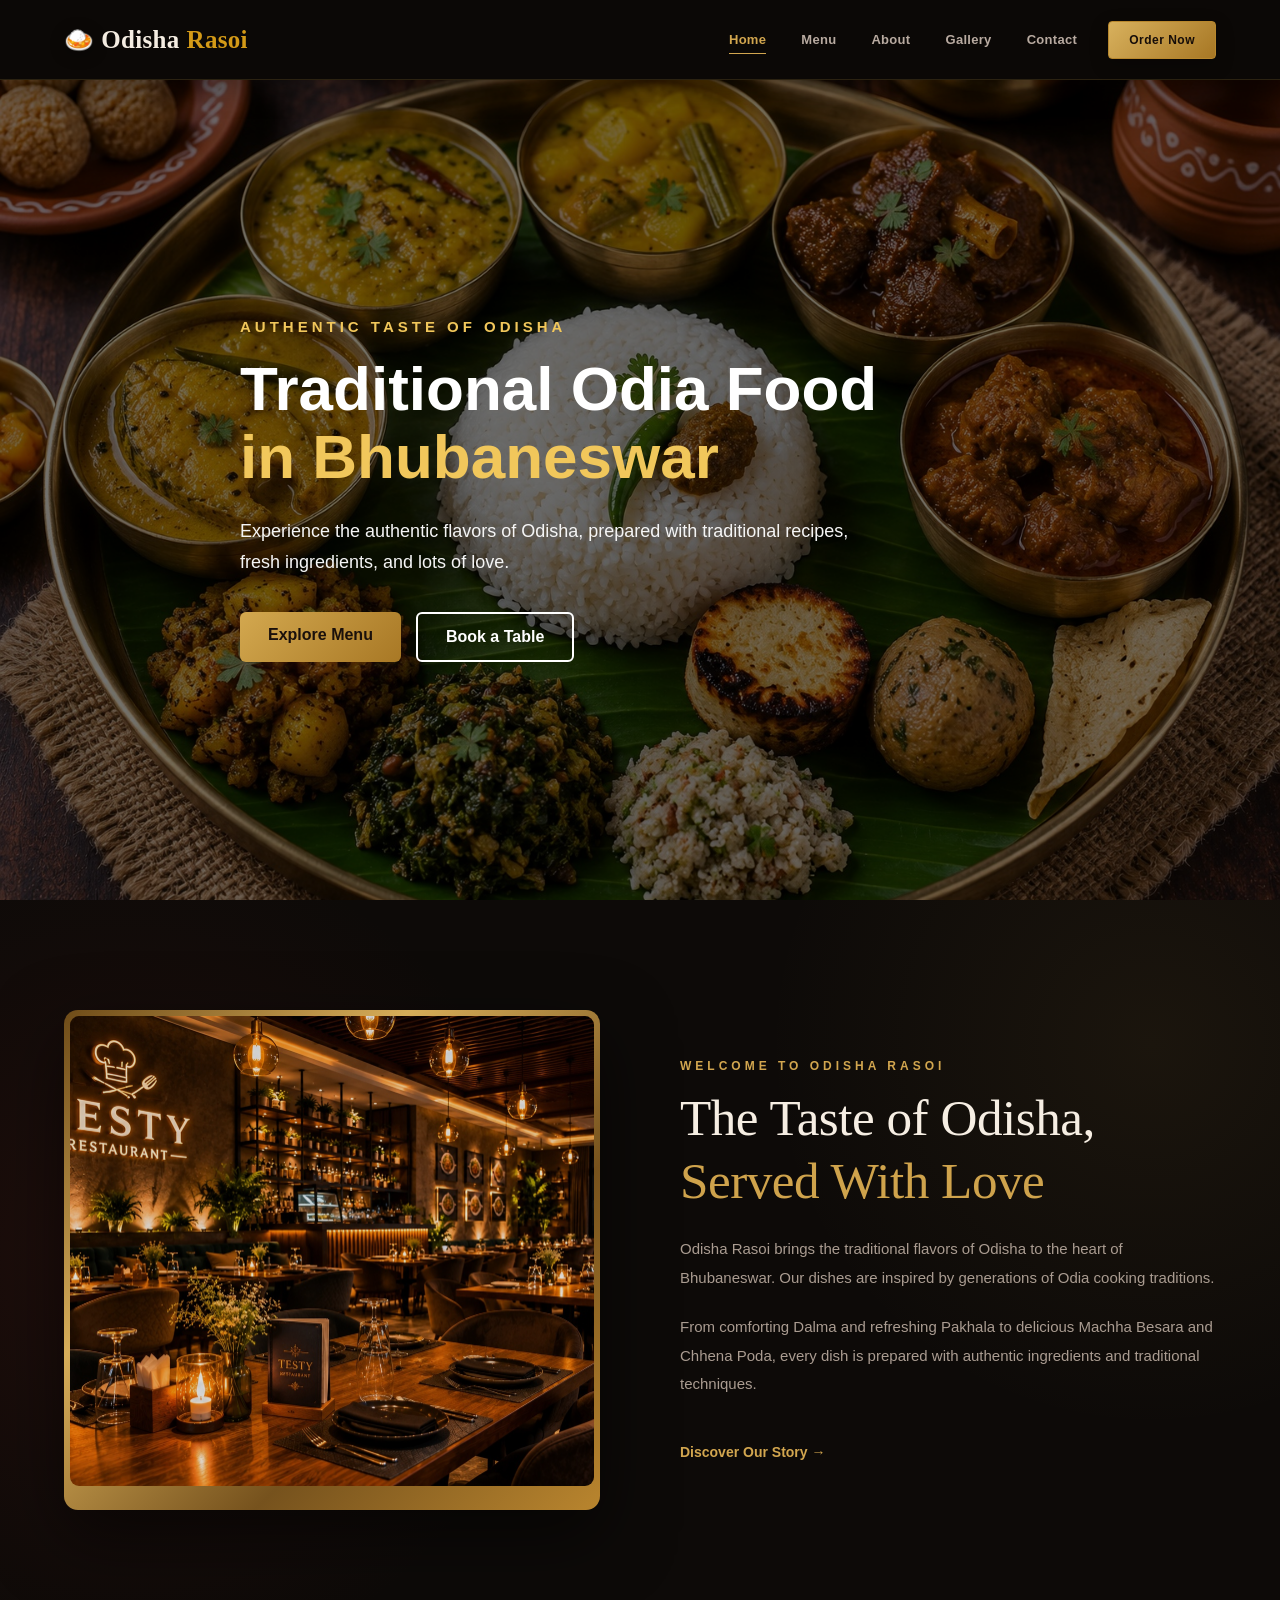
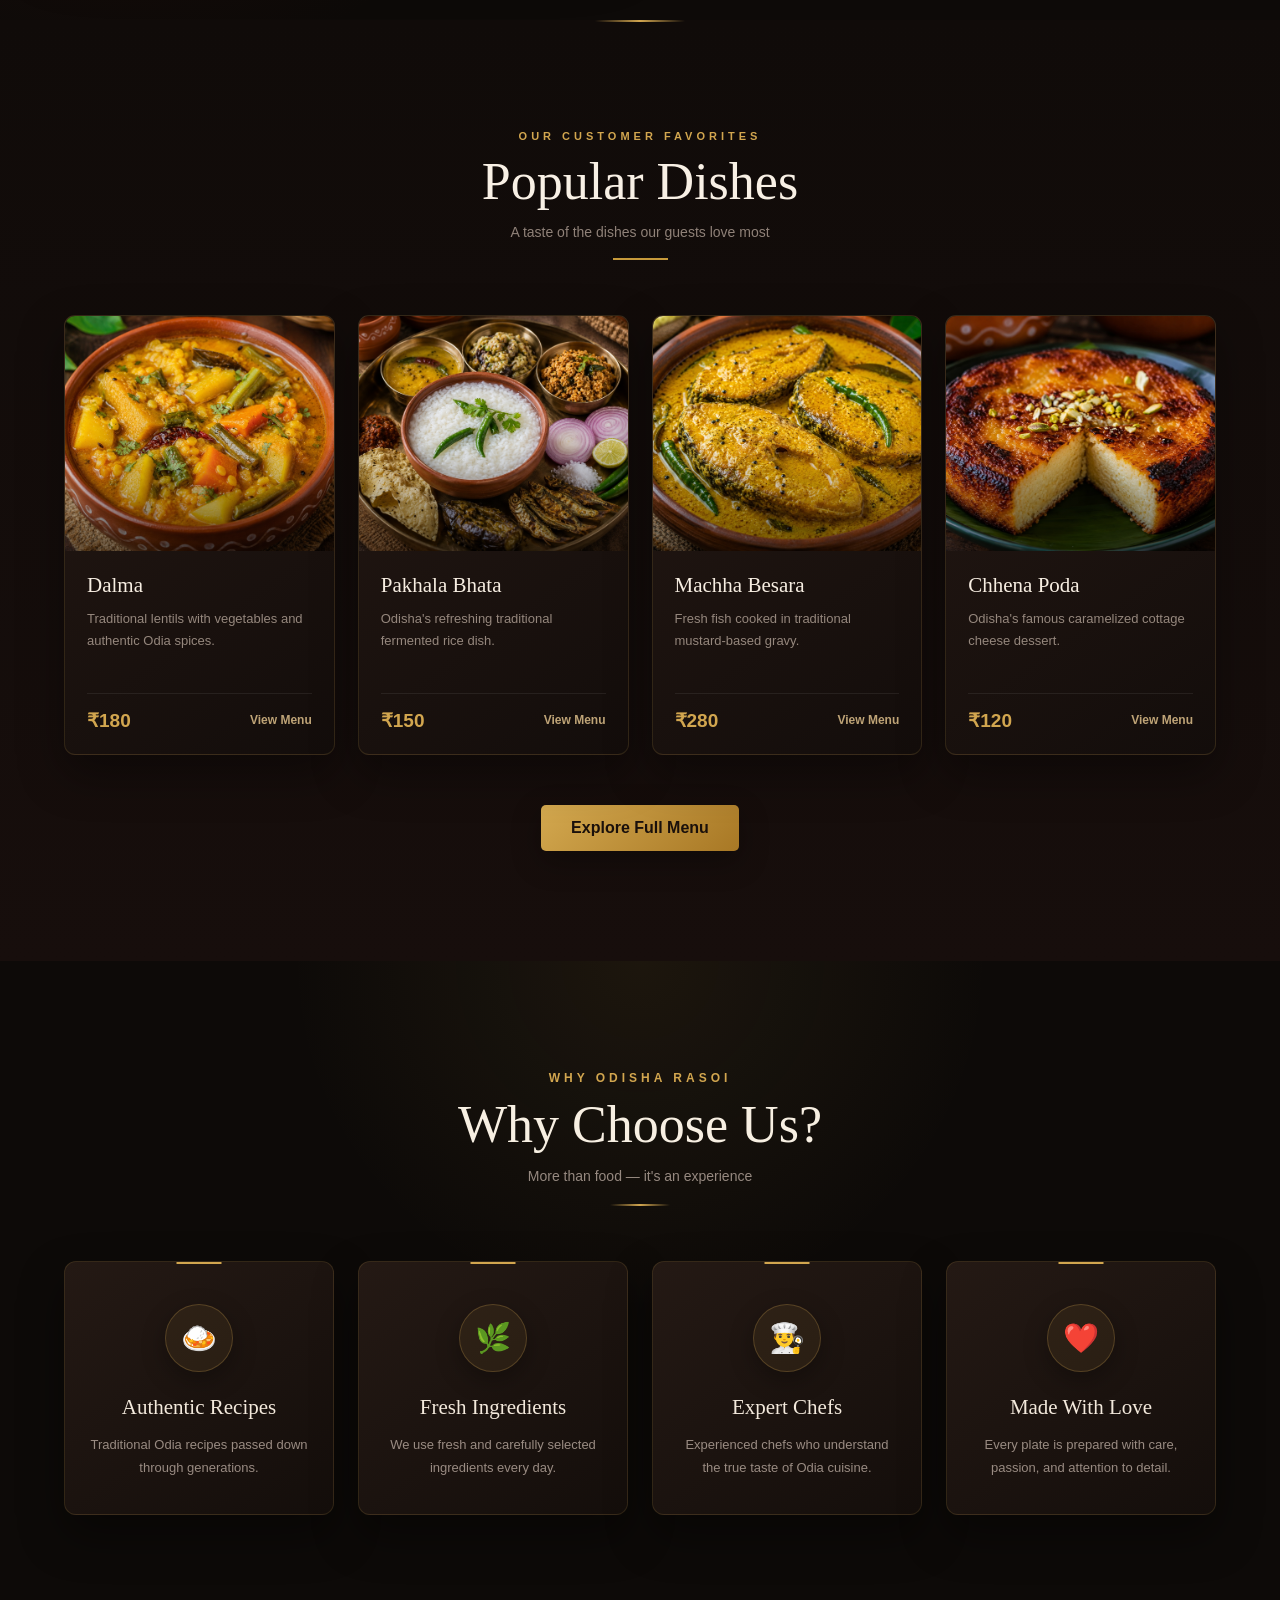
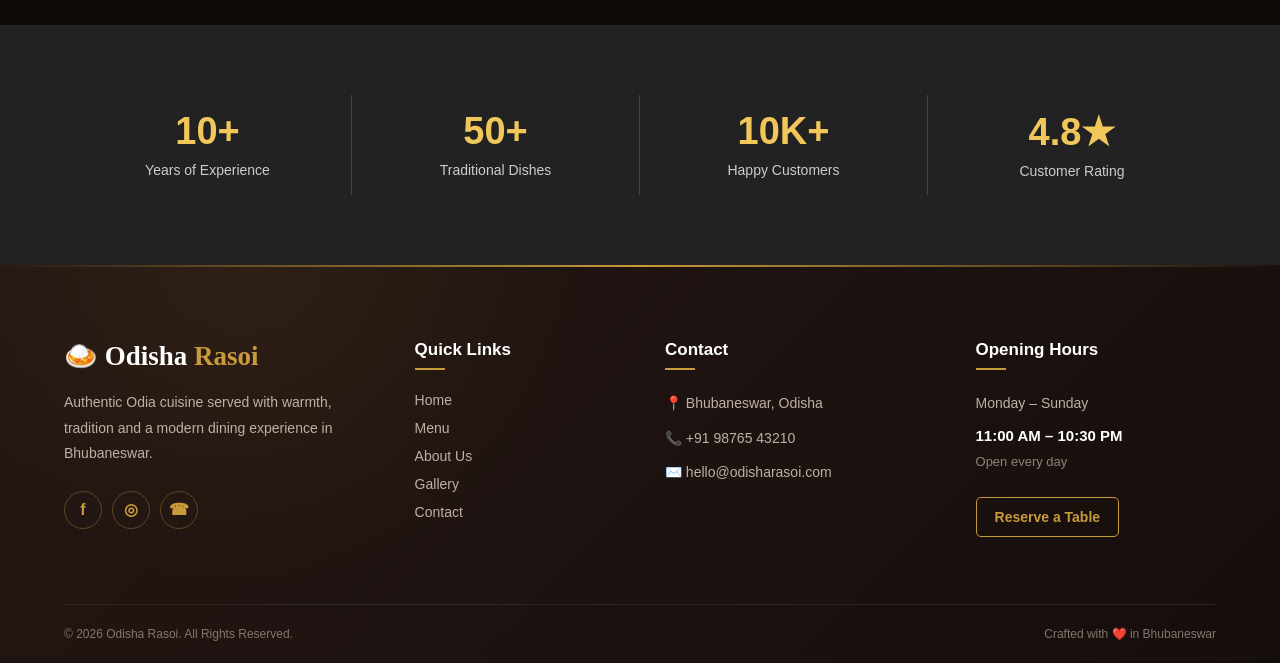
==== commit 55742bb6: "Update premium menu theme" ====
--- a/index.html
+++ b/index.html
@@ -137,9 +137,7 @@
 
                 <div class="welcome-image">
 
-                    <img
-                        src="images/restaurant.jpg"
-                        alt="Odisha Rasoi Restaurant">
+                  <img src="images/restaurant.jpg.jpg" alt="Odisha Rasoi Restaurant">
 
                 </div>
 
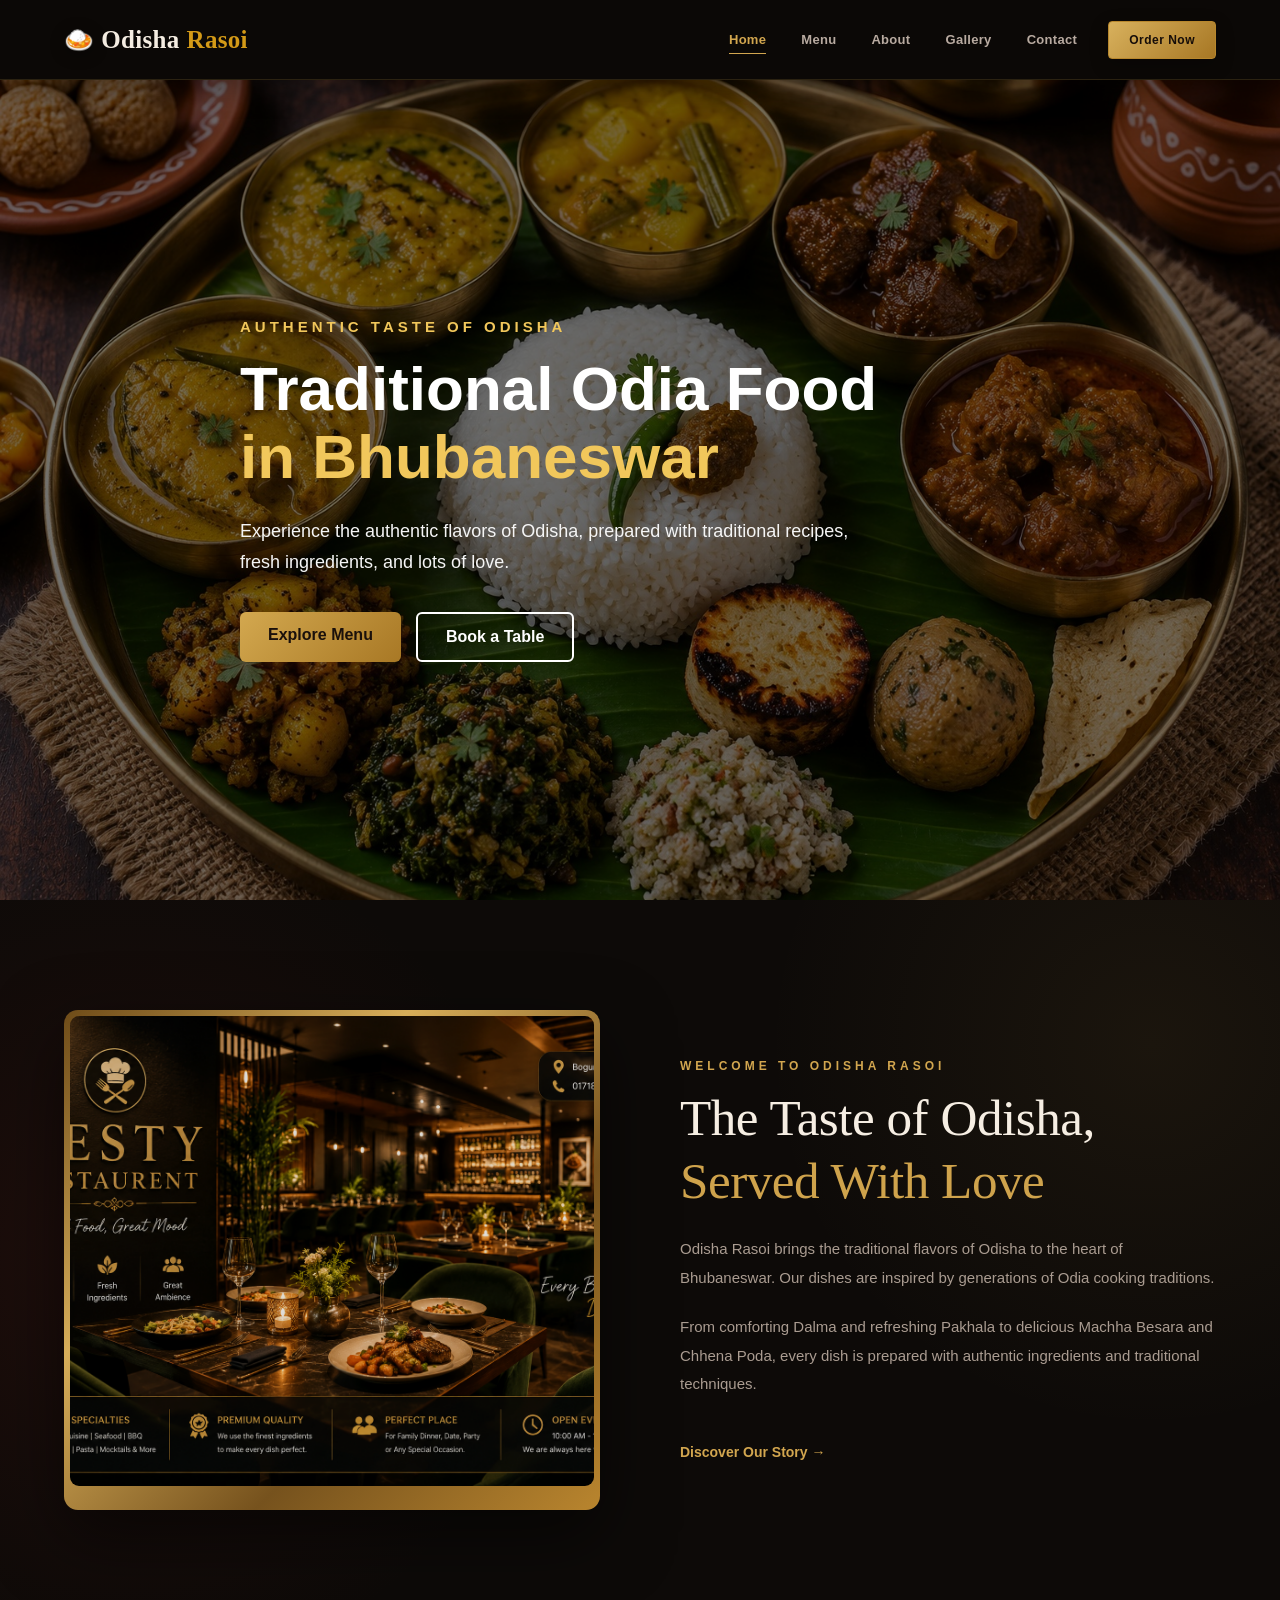
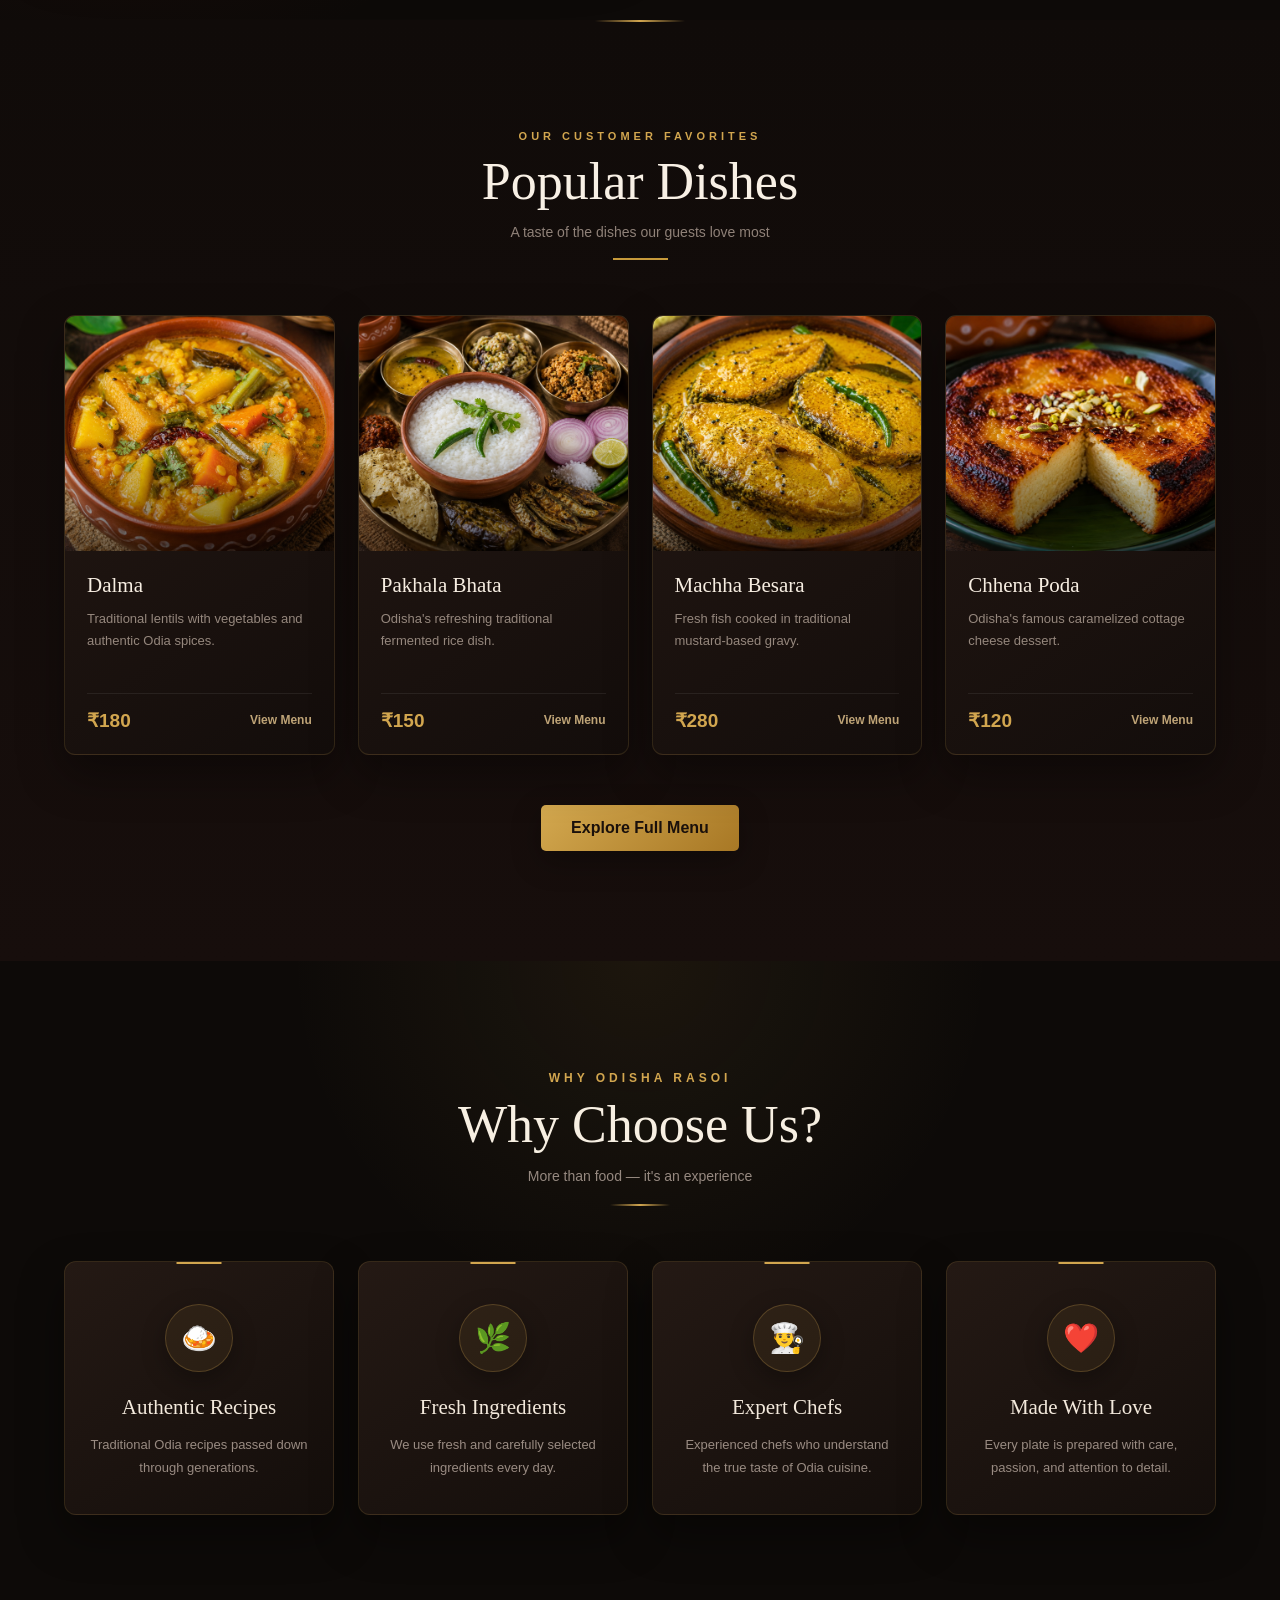
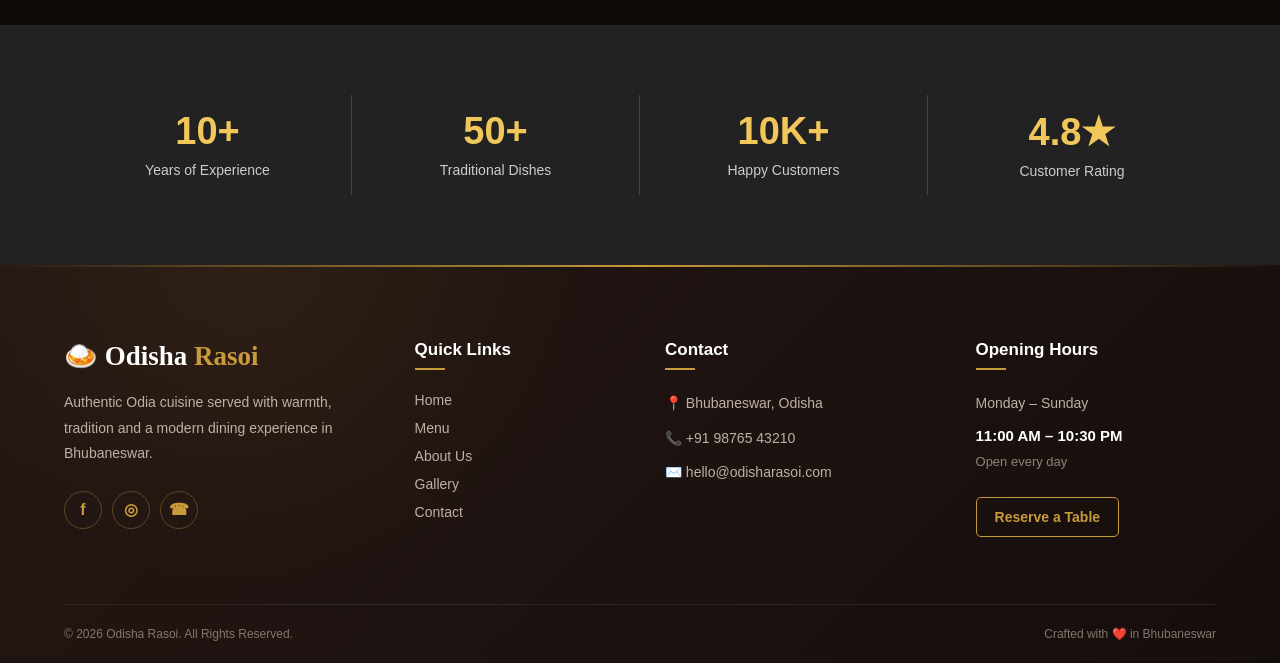
==== commit 3372ce5f: "Update website design" ====
--- a/index.html
+++ b/index.html
@@ -137,7 +137,7 @@
 
                 <div class="welcome-image">
 
-                  <img src="images/restaurant.jpg.jpg" alt="Odisha Rasoi Restaurant">
+                  <img src="images/your-new-photo.jpg" alt="Odisha Rasoi Restaurant">
 
                 </div>
 
